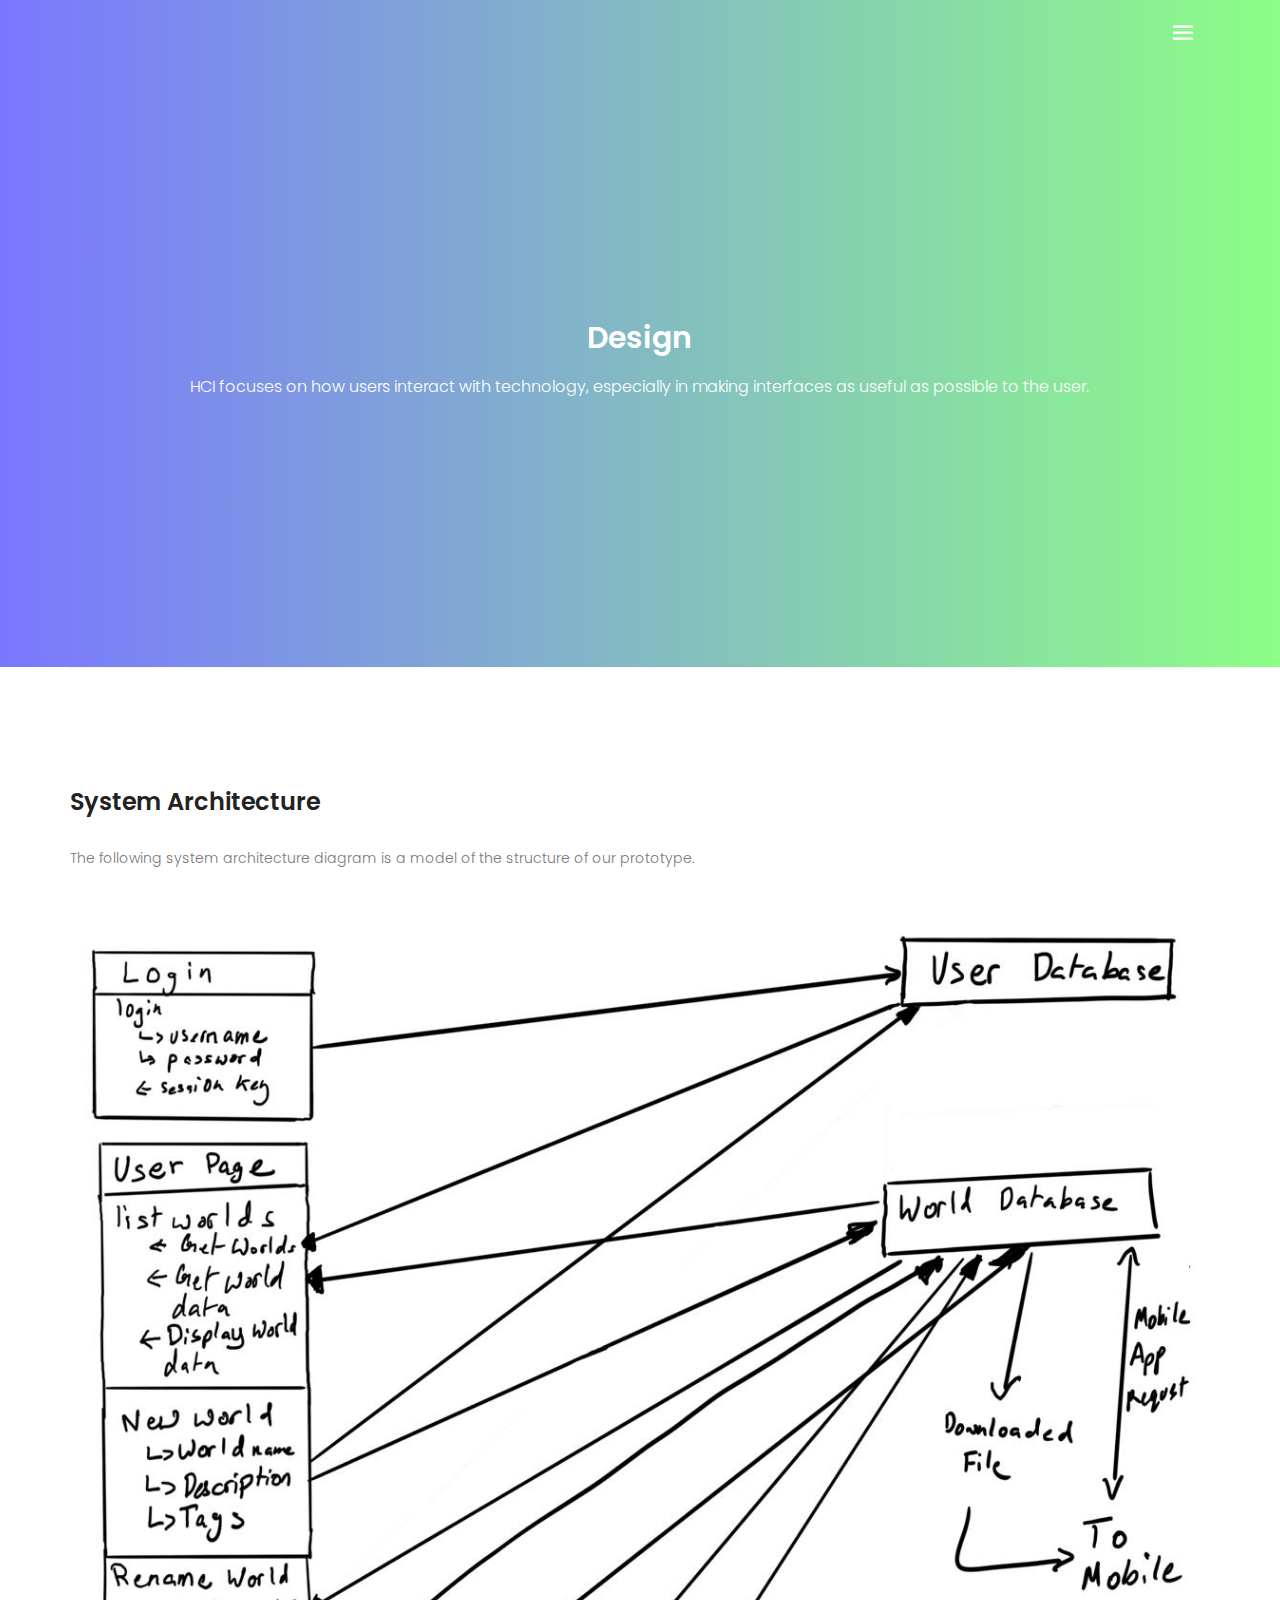
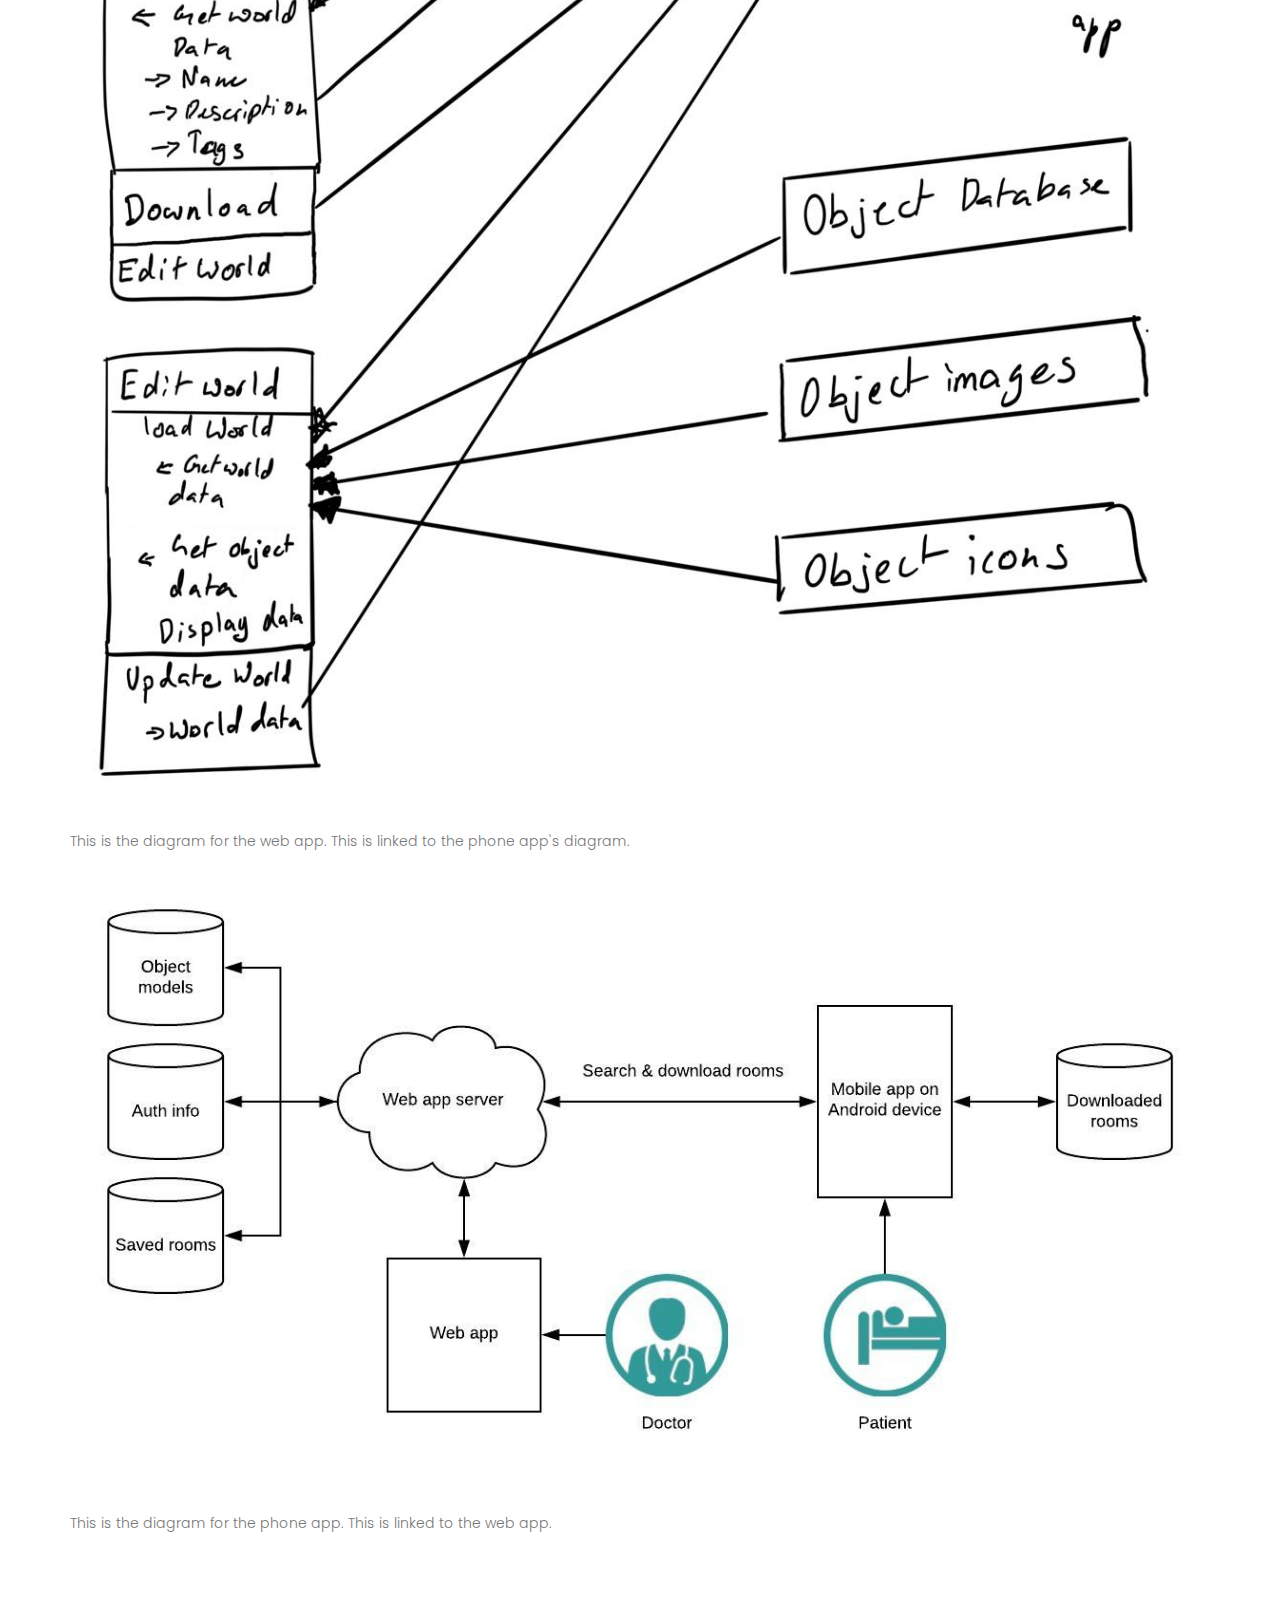
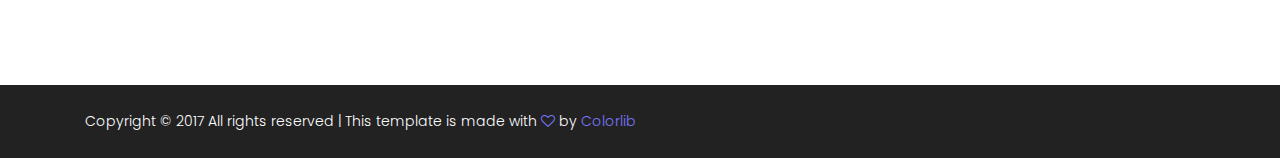
==== design.html @ ef9aa17e "added design page" ====
<!DOCTYPE html>
<html lang="zxx" class="no-js">

<head>
	<!-- Mobile Specific Meta -->
	<meta name="viewport" content="width=device-width, initial-scale=1, shrink-to-fit=no">
	<!-- Favicon-->
	<link rel="shortcut icon" href="img/elements/fav.png">
	<!-- Author Meta -->
	<meta name="author" content="CodePixar">
	<!-- Meta Description -->
	<meta name="description" content="">
	<!-- Meta Keyword -->
	<meta name="keywords" content="">
	<!-- meta character set -->
	<meta charset="UTF-8">
	<!-- Site Title -->
	<title>Design</title>

	<link href="https://fonts.googleapis.com/css?family=Poppins:100,200,400,300,500,600,700" rel="stylesheet">
	<!--
			CSS
			============================================= -->
	<link rel="stylesheet" href="css/linearicons.css">
	<link rel="stylesheet" href="css/owl.carousel.css">
	<link rel="stylesheet" href="css/font-awesome.min.css">
	<link rel="stylesheet" href="css/nice-select.css">
	<link rel="stylesheet" href="css/magnific-popup.css">
	<link rel="stylesheet" href="css/bootstrap.css">
	<link rel="stylesheet" href="css/main.css">
</head>

<body>
	<!-- Start banner Area -->
	<section class="generic-banner relative">
		<!-- Start Header Area -->
		<header class="default-header">
			<div class="container">
				<div class="header-wrap">
					<div class="header-top d-flex justify-content-between align-items-center">
						<div class="logo">
							<a href="#home"></a>
						</div>
						<div class="main-menubar d-flex align-items-center">
							<nav class="hide">
								<a href="index.html">Home</a>
                                <a href="requirements.html">Requirements</a>
                                <a href="research.html">Research</a>
                                <a href="hci.html">HCI</a>
                                <a href="design.html">Design</a>
                                <a href="prototype.html">Prototype</a>
                                <a href="testing.html">Testing</a>
                                <a href="evaluation.html">Evaluation</a>	
                                <a href="management.html">Management</a>
							</nav>
							<div class="menu-bar"><span class="lnr lnr-menu"></span></div>
						</div>
					</div>
				</div>
			</div>
		</header>
		<!-- End Header Area -->
		<div class="container">
			<div class="row height align-items-center justify-content-center">
				<div class="col-lg-10">
					<div class="generic-banner-content">
						<h2 class="text-white">Design</h2>
						<p class="text-white">HCI focuses on how users interact with technology, especially in making interfaces as useful as possible to the user.</p>
					</div>
				</div>
			</div>
		</div>
	</section>
	<!-- End banner Area -->

<!-- About Generic Start -->
<div class="main-wrapper">

    <!-- start sysarch area-->
    <section class="about-generic-area pb-10 ">
        <div class="container border-top-generic section-gap">
            <h3 class="about-title mb-30"><a name="top">System Architecture</a></h3>
            <div class="row">
                <div class="col-lg-12">
                    <p>The following system architecture diagram is a model of the structure of our prototype.</p>
                    <div class="img-fluid">
                        <img src="img/webappSysarch1.jpeg" alt="persona" class="img-fluid float-left mr-20 mb-20">
                        <p>This is the diagram for the web app. This is linked to the phone app's diagram.</p>
                    </div>
                    <div class="img-fluid">
                        <img src="img/phoneappSysarch1.jpeg" alt="persona" class="img-fluid float-left mr-20 mb-20">
                        <p>This is the diagram for the phone app. This is linked to the web app.</p>
                    </div>
                </div>
            </div>
        </div>
    </section>
    <!-- End sysarch area -->

		
	<!-- start footer Area -->
	<footer class="footer-area">
		<div class="container">
			<div class="row footer-bottom d-flex justify-content-between">
				<p class="col-lg-8 col-sm-12 footer-text m-0 text-white">Copyright © 2017 All rights reserved | This template is made with <i class="fa fa-heart-o" aria-hidden="true"></i> by <a href="#">Colorlib</a></p>
				<!--<a href="#top">Back to Top</a>-->
			</div>
		</div>
	</footer>
	<!-- End footer Area -->

	</div>
	<script src="js/vendor/jquery-2.2.4.min.js"></script>
	<script src="https://cdnjs.cloudflare.com/ajax/libs/popper.js/1.11.0/umd/popper.min.js" integrity="sha384-b/U6ypiBEHpOf/4+1nzFpr53nxSS+GLCkfwBdFNTxtclqqenISfwAzpKaMNFNmj4" crossorigin="anonymous"></script>
	<script src="js/vendor/bootstrap.min.js"></script>
	<script src="js/jquery.ajaxchimp.min.js"></script>
	<script src="js/jquery.sticky.js"></script>
	<script src="js/owl.carousel.min.js"></script>
	<script src="js/jquery.nice-select.min.js"></script>
	<script src="js/jquery.magnific-popup.min.js"></script>
	<script src="js/main.js"></script>
</body>

</html>
---- css/linearicons.css ----
@font-face {
	font-family: 'Linearicons-Free';
	src:url('../fonts/Linearicons-Free.eot?w118d');
	src:url('../fonts/Linearicons-Free.eot?#iefixw118d') format('embedded-opentype'),
		url('../fonts/Linearicons-Free.woff2?w118d') format('woff2'),
		url('../fonts/Linearicons-Free.woff?w118d') format('woff'),
		url('../fonts/Linearicons-Free.ttf?w118d') format('truetype'),
		url('../fonts/Linearicons-Free.svg?w118d#Linearicons-Free') format('svg');
	font-weight: normal;
	font-style: normal;
}

.lnr {
	font-family: 'Linearicons-Free';
	speak: none;
	font-style: normal;
	font-weight: normal;
	font-variant: normal;
	text-transform: none;
	line-height: 1;

	/* Better Font Rendering =========== */
	-webkit-font-smoothing: antialiased;
	-moz-osx-font-smoothing: grayscale;
}

.lnr-home:before {
	content: "\e800";
}
.lnr-apartment:before {
	content: "\e801";
}
.lnr-pencil:before {
	content: "\e802";
}
.lnr-magic-wand:before {
	content: "\e803";
}
.lnr-drop:before {
	content: "\e804";
}
.lnr-lighter:before {
	content: "\e805";
}
.lnr-poop:before {
	content: "\e806";
}
.lnr-sun:before {
	content: "\e807";
}
.lnr-moon:before {
	content: "\e808";
}
.lnr-cloud:before {
	content: "\e809";
}
.lnr-cloud-upload:before {
	content: "\e80a";
}
.lnr-cloud-download:before {
	content: "\e80b";
}
.lnr-cloud-sync:before {
	content: "\e80c";
}
.lnr-cloud-check:before {
	content: "\e80d";
}
.lnr-database:before {
	content: "\e80e";
}
.lnr-lock:before {
	content: "\e80f";
}
.lnr-cog:before {
	content: "\e810";
}
.lnr-trash:before {
	content: "\e811";
}
.lnr-dice:before {
	content: "\e812";
}
.lnr-heart:before {
	content: "\e813";
}
.lnr-star:before {
	content: "\e814";
}
.lnr-star-half:before {
	content: "\e815";
}
.lnr-star-empty:before {
	content: "\e816";
}
.lnr-flag:before {
	content: "\e817";
}
.lnr-envelope:before {
	content: "\e818";
}
.lnr-paperclip:before {
	content: "\e819";
}
.lnr-inbox:before {
	content: "\e81a";
}
.lnr-eye:before {
	content: "\e81b";
}
.lnr-printer:before {
	content: "\e81c";
}
.lnr-file-empty:before {
	content: "\e81d";
}
.lnr-file-add:before {
	content: "\e81e";
}
.lnr-enter:before {
	content: "\e81f";
}
.lnr-exit:before {
	content: "\e820";
}
.lnr-graduation-hat:before {
	content: "\e821";
}
.lnr-license:before {
	content: "\e822";
}
.lnr-music-note:before {
	content: "\e823";
}
.lnr-film-play:before {
	content: "\e824";
}
.lnr-camera-video:before {
	content: "\e825";
}
.lnr-camera:before {
	content: "\e826";
}
.lnr-picture:before {
	content: "\e827";
}
.lnr-book:before {
	content: "\e828";
}
.lnr-bookmark:before {
	content: "\e829";
}
.lnr-user:before {
	content: "\e82a";
}
.lnr-users:before {
	content: "\e82b";
}
.lnr-shirt:before {
	content: "\e82c";
}
.lnr-store:before {
	content: "\e82d";
}
.lnr-cart:before {
	content: "\e82e";
}
.lnr-tag:before {
	content: "\e82f";
}
.lnr-phone-handset:before {
	content: "\e830";
}
.lnr-phone:before {
	content: "\e831";
}
.lnr-pushpin:before {
	content: "\e832";
}
.lnr-map-marker:before {
	content: "\e833";
}
.lnr-map:before {
	content: "\e834";
}
.lnr-location:before {
	content: "\e835";
}
.lnr-calendar-full:before {
	content: "\e836";
}
.lnr-keyboard:before {
	content: "\e837";
}
.lnr-spell-check:before {
	content: "\e838";
}
.lnr-screen:before {
	content: "\e839";
}
.lnr-smartphone:before {
	content: "\e83a";
}
.lnr-tablet:before {
	content: "\e83b";
}
.lnr-laptop:before {
	content: "\e83c";
}
.lnr-laptop-phone:before {
	content: "\e83d";
}
.lnr-power-switch:before {
	content: "\e83e";
}
.lnr-bubble:before {
	content: "\e83f";
}
.lnr-heart-pulse:before {
	content: "\e840";
}
.lnr-construction:before {
	content: "\e841";
}
.lnr-pie-chart:before {
	content: "\e842";
}
.lnr-chart-bars:before {
	content: "\e843";
}
.lnr-gift:before {
	content: "\e844";
}
.lnr-diamond:before {
	content: "\e845";
}
.lnr-linearicons:before {
	content: "\e846";
}
.lnr-dinner:before {
	content: "\e847";
}
.lnr-coffee-cup:before {
	content: "\e848";
}
.lnr-leaf:before {
	content: "\e849";
}
.lnr-paw:before {
	content: "\e84a";
}
.lnr-rocket:before {
	content: "\e84b";
}
.lnr-briefcase:before {
	content: "\e84c";
}
.lnr-bus:before {
	content: "\e84d";
}
.lnr-car:before {
	content: "\e84e";
}
.lnr-train:before {
	content: "\e84f";
}
.lnr-bicycle:before {
	content: "\e850";
}
.lnr-wheelchair:before {
	content: "\e851";
}
.lnr-select:before {
	content: "\e852";
}
.lnr-earth:before {
	content: "\e853";
}
.lnr-smile:before {
	content: "\e854";
}
.lnr-sad:before {
	content: "\e855";
}
.lnr-neutral:before {
	content: "\e856";
}
.lnr-mustache:before {
	content: "\e857";
}
.lnr-alarm:before {
	content: "\e858";
}
.lnr-bullhorn:before {
	content: "\e859";
}
.lnr-volume-high:before {
	content: "\e85a";
}
.lnr-volume-medium:before {
	content: "\e85b";
}
.lnr-volume-low:before {
	content: "\e85c";
}
.lnr-volume:before {
	content: "\e85d";
}
.lnr-mic:before {
	content: "\e85e";
}
.lnr-hourglass:before {
	content: "\e85f";
}
.lnr-undo:before {
	content: "\e860";
}
.lnr-redo:before {
	content: "\e861";
}
.lnr-sync:before {
	content: "\e862";
}
.lnr-history:before {
	content: "\e863";
}
.lnr-clock:before {
	content: "\e864";
}
.lnr-download:before {
	content: "\e865";
}
.lnr-upload:before {
	content: "\e866";
}
.lnr-enter-down:before {
	content: "\e867";
}
.lnr-exit-up:before {
	content: "\e868";
}
.lnr-bug:before {
	content: "\e869";
}
.lnr-code:before {
	content: "\e86a";
}
.lnr-link:before {
	content: "\e86b";
}
.lnr-unlink:before {
	content: "\e86c";
}
.lnr-thumbs-up:before {
	content: "\e86d";
}
.lnr-thumbs-down:before {
	content: "\e86e";
}
.lnr-magnifier:before {
	content: "\e86f";
}
.lnr-cross:before {
	content: "\e870";
}
.lnr-menu:before {
	content: "\e871";
}
.lnr-list:before {
	content: "\e872";
}
.lnr-chevron-up:before {
	content: "\e873";
}
.lnr-chevron-down:before {
	content: "\e874";
}
.lnr-chevron-left:before {
	content: "\e875";
}
.lnr-chevron-right:before {
	content: "\e876";
}
.lnr-arrow-up:before {
	content: "\e877";
}
.lnr-arrow-down:before {
	content: "\e878";
}
.lnr-arrow-left:before {
	content: "\e879";
}
.lnr-arrow-right:before {
	content: "\e87a";
}
.lnr-move:before {
	content: "\e87b";
}
.lnr-warning:before {
	content: "\e87c";
}
.lnr-question-circle:before {
	content: "\e87d";
}
.lnr-menu-circle:before {
	content: "\e87e";
}
.lnr-checkmark-circle:before {
	content: "\e87f";
}
.lnr-cross-circle:before {
	content: "\e880";
}
.lnr-plus-circle:before {
	content: "\e881";
}
.lnr-circle-minus:before {
	content: "\e882";
}
.lnr-arrow-up-circle:before {
	content: "\e883";
}
.lnr-arrow-down-circle:before {
	content: "\e884";
}
.lnr-arrow-left-circle:before {
	content: "\e885";
}
.lnr-arrow-right-circle:before {
	content: "\e886";
}
.lnr-chevron-up-circle:before {
	content: "\e887";
}
.lnr-chevron-down-circle:before {
	content: "\e888";
}
.lnr-chevron-left-circle:before {
	content: "\e889";
}
.lnr-chevron-right-circle:before {
	content: "\e88a";
}
.lnr-crop:before {
	content: "\e88b";
}
.lnr-frame-expand:before {
	content: "\e88c";
}
.lnr-frame-contract:before {
	content: "\e88d";
}
.lnr-layers:before {
	content: "\e88e";
}
.lnr-funnel:before {
	content: "\e88f";
}
.lnr-text-format:before {
	content: "\e890";
}
.lnr-text-format-remove:before {
	content: "\e891";
}
.lnr-text-size:before {
	content: "\e892";
}
.lnr-bold:before {
	content: "\e893";
}
.lnr-italic:before {
	content: "\e894";
}
.lnr-underline:before {
	content: "\e895";
}
.lnr-strikethrough:before {
	content: "\e896";
}
.lnr-highlight:before {
	content: "\e897";
}
.lnr-text-align-left:before {
	content: "\e898";
}
.lnr-text-align-center:before {
	content: "\e899";
}
.lnr-text-align-right:before {
	content: "\e89a";
}
.lnr-text-align-justify:before {
	content: "\e89b";
}
.lnr-line-spacing:before {
	content: "\e89c";
}
.lnr-indent-increase:before {
	content: "\e89d";
}
.lnr-indent-decrease:before {
	content: "\e89e";
}
.lnr-pilcrow:before {
	content: "\e89f";
}
.lnr-direction-ltr:before {
	content: "\e8a0";
}
.lnr-direction-rtl:before {
	content: "\e8a1";
}
.lnr-page-break:before {
	content: "\e8a2";
}
.lnr-sort-alpha-asc:before {
	content: "\e8a3";
}
.lnr-sort-amount-asc:before {
	content: "\e8a4";
}
.lnr-hand:before {
	content: "\e8a5";
}
.lnr-pointer-up:before {
	content: "\e8a6";
}
.lnr-pointer-right:before {
	content: "\e8a7";
}
.lnr-pointer-down:before {
	content: "\e8a8";
}
.lnr-pointer-left:before {
	content: "\e8a9";
}
---- css/nice-select.css ----
.nice-select {
  -webkit-tap-highlight-color: transparent;
  background-color: #fff;
  border-radius: 5px;
  border: solid 1px #e8e8e8;
  box-sizing: border-box;
  clear: both;
  cursor: pointer;
  display: block;
  float: left;
  font-family: inherit;
  font-size: 14px;
  font-weight: normal;
  height: 42px;
  line-height: 40px;
  outline: none;
  padding-left: 18px;
  padding-right: 30px;
  position: relative;
  text-align: left !important;
  -webkit-transition: all 0.2s ease-in-out;
  transition: all 0.2s ease-in-out;
  -webkit-user-select: none;
     -moz-user-select: none;
      -ms-user-select: none;
          user-select: none;
  white-space: nowrap;
  width: auto; }
  .nice-select:hover {
    border-color: #dbdbdb; }
  .nice-select:active, .nice-select.open, .nice-select:focus {
    border-color: #999; }
  .nice-select:after {
    border-bottom: 2px solid #999;
    border-right: 2px solid #999;
    content: '';
    display: block;
    height: 5px;
    margin-top: -4px;
    pointer-events: none;
    position: absolute;
    right: 12px;
    top: 50%;
    -webkit-transform-origin: 66% 66%;
        -ms-transform-origin: 66% 66%;
            transform-origin: 66% 66%;
    -webkit-transform: rotate(45deg);
        -ms-transform: rotate(45deg);
            transform: rotate(45deg);
    -webkit-transition: all 0.15s ease-in-out;
    transition: all 0.15s ease-in-out;
    width: 5px; }
  .nice-select.open:after {
    -webkit-transform: rotate(-135deg);
        -ms-transform: rotate(-135deg);
            transform: rotate(-135deg); }
  .nice-select.open .list {
    opacity: 1;
    pointer-events: auto;
    -webkit-transform: scale(1) translateY(0);
        -ms-transform: scale(1) translateY(0);
            transform: scale(1) translateY(0); }
  .nice-select.disabled {
    border-color: #ededed;
    color: #999;
    pointer-events: none; }
    .nice-select.disabled:after {
      border-color: #cccccc; }
  .nice-select.wide {
    width: 100%; }
    .nice-select.wide .list {
      left: 0 !important;
      right: 0 !important; }
  .nice-select.right {
    float: right; }
    .nice-select.right .list {
      left: auto;
      right: 0; }
  .nice-select.small {
    font-size: 12px;
    height: 36px;
    line-height: 34px; }
    .nice-select.small:after {
      height: 4px;
      width: 4px; }
    .nice-select.small .option {
      line-height: 34px;
      min-height: 34px; }
  .nice-select .list {
    background-color: #fff;
    border-radius: 5px;
    box-shadow: 0 0 0 1px rgba(68, 68, 68, 0.11);
    box-sizing: border-box;
    margin-top: 4px;
    opacity: 0;
    overflow: hidden;
    padding: 0;
    pointer-events: none;
    position: absolute;
    top: 100%;
    left: 0;
    -webkit-transform-origin: 50% 0;
        -ms-transform-origin: 50% 0;
            transform-origin: 50% 0;
    -webkit-transform: scale(0.75) translateY(-21px);
        -ms-transform: scale(0.75) translateY(-21px);
            transform: scale(0.75) translateY(-21px);
    -webkit-transition: all 0.2s cubic-bezier(0.5, 0, 0, 1.25), opacity 0.15s ease-out;
    transition: all 0.2s cubic-bezier(0.5, 0, 0, 1.25), opacity 0.15s ease-out;
    z-index: 9; }
    .nice-select .list:hover .option:not(:hover) {
      background-color: transparent !important; }
  .nice-select .option {
    cursor: pointer;
    font-weight: 400;
    line-height: 40px;
    list-style: none;
    min-height: 40px;
    outline: none;
    padding-left: 18px;
    padding-right: 29px;
    text-align: left;
    -webkit-transition: all 0.2s;
    transition: all 0.2s; }
    .nice-select .option:hover, .nice-select .option.focus, .nice-select .option.selected.focus {
      background-color: #f6f6f6; }
    .nice-select .option.selected {
      font-weight: bold; }
    .nice-select .option.disabled {
      background-color: transparent;
      color: #999;
      cursor: default; }

.no-csspointerevents .nice-select .list {
  display: none; }

.no-csspointerevents .nice-select.open .list {
  display: block; }
---- css/main.css ----
/*--------------------------- Color variations ----------------------*/
/* Medium Layout: 1280px */
/* Tablet Layout: 768px */
/* Mobile Layout: 320px */
/* Wide Mobile Layout: 480px */
/* =================================== */
/*  Basic Style 
/* =================================== */
::-moz-selection {
  /* Code for Firefox */
  background-color: #7a77ff;
  color: #fff; }

::selection {
  background-color: #7a77ff;
  color: #fff; }

::-webkit-input-placeholder {
  /* WebKit, Blink, Edge */
  color: #777777;
  font-weight: 300; }

:-moz-placeholder {
  /* Mozilla Firefox 4 to 18 */
  color: #777777;
  opacity: 1;
  font-weight: 300; }

::-moz-placeholder {
  /* Mozilla Firefox 19+ */
  color: #777777;
  opacity: 1;
  font-weight: 300; }

:-ms-input-placeholder {
  /* Internet Explorer 10-11 */
  color: #777777;
  font-weight: 300; }

::-ms-input-placeholder {
  /* Microsoft Edge */
  color: #777777;
  font-weight: 300; }

body {
  color: #777777;
  font-family: "Poppins", sans-serif;
  font-size: 14px;
  font-weight: 300;
  line-height: 1.625em;
  position: relative; }

ol, ul {
  margin: 0;
  padding: 0;
  list-style: none; }

select {
  display: block; }

figure {
  margin: 0; }

a {
  -webkit-transition: all 0.3s ease 0s;
  -moz-transition: all 0.3s ease 0s;
  -o-transition: all 0.3s ease 0s;
  transition: all 0.3s ease 0s; }

iframe {
  border: 0; }

a, a:focus, a:hover {
  text-decoration: none;
  outline: 0; }

.btn.active.focus,
.btn.active:focus,
.btn.focus,
.btn.focus:active,
.btn:active:focus,
.btn:focus {
  text-decoration: none;
  outline: 0; }

.card-panel {
  margin: 0;
  padding: 60px; }

/**
 *  Typography
 *
 **/
.btn i, .btn-large i, .btn-floating i, .btn-large i, .btn-flat i {
  font-size: 1em;
  line-height: inherit; }

.gray-bg {
  background: #f9f9ff; }

h1, h2, h3,
h4, h5, h6 {
  font-family: "Poppins", sans-serif;
  color: #222222;
  line-height: 1.2em !important;
  margin-bottom: 0;
  margin-top: 0;
  font-weight: 600; }

.h1, .h2, .h3,
.h4, .h5, .h6 {
  margin-bottom: 0;
  margin-top: 0;
  font-family: "Poppins", sans-serif;
  font-weight: 600;
  color: #222222; }

h1, .h1 {
  font-size: 36px; }

h2, .h2 {
  font-size: 30px; }

h3, .h3 {
  font-size: 24px; }

h4, .h4 {
  font-size: 20px; }

h5, .h5 {
  font-size: 16px; }

h6, .h6 {
  font-size: 14px;
  color: #222222; }

td, th {
  border-radius: 0px; }

/**
 * For modern browsers
 * 1. The space content is one way to avoid an Opera bug when the
 *    contenteditable attribute is included anywhere else in the document.
 *    Otherwise it causes space to appear at the top and bottom of elements
 *    that are clearfixed.
 * 2. The use of `table` rather than `block` is only necessary if using
 *    `:before` to contain the top-margins of child elements.
 */
.clear::before, .clear::after {
  content: " ";
  display: table; }
.clear::after {
  clear: both; }

.fz-11 {
  font-size: 11px; }

.fz-12 {
  font-size: 12px; }

.fz-13 {
  font-size: 13px; }

.fz-14 {
  font-size: 14px; }

.fz-15 {
  font-size: 15px; }

.fz-16 {
  font-size: 16px; }

.fz-18 {
  font-size: 18px; }

.fz-30 {
  font-size: 30px; }

.fz-48 {
  font-size: 48px !important; }

.fw100 {
  font-weight: 100; }

.fw300 {
  font-weight: 300; }

.fw400 {
  font-weight: 400 !important; }

.fw500 {
  font-weight: 500; }

.f700 {
  font-weight: 700; }

.fsi {
  font-style: italic; }

.mt-10 {
  margin-top: 10px; }

.mt-15 {
  margin-top: 15px; }

.mt-20 {
  margin-top: 20px; }

.mt-25 {
  margin-top: 25px; }

.mt-30 {
  margin-top: 30px; }

.mt-35 {
  margin-top: 35px; }

.mt-40 {
  margin-top: 40px; }

.mt-50 {
  margin-top: 50px; }

.mt-60 {
  margin-top: 60px; }

.mt-70 {
  margin-top: 70px; }

.mt-80 {
  margin-top: 80px; }

.mt-100 {
  margin-top: 100px; }

.mt-120 {
  margin-top: 120px; }

.mt-150 {
  margin-top: 150px; }

.ml-0 {
  margin-left: 0 !important; }

.ml-5 {
  margin-left: 5px !important; }

.ml-10 {
  margin-left: 10px; }

.ml-15 {
  margin-left: 15px; }

.ml-20 {
  margin-left: 20px; }

.ml-30 {
  margin-left: 30px; }

.ml-50 {
  margin-left: 50px; }

.mr-0 {
  margin-right: 0 !important; }

.mr-5 {
  margin-right: 5px !important; }

.mr-15 {
  margin-right: 15px; }

.mr-10 {
  margin-right: 10px; }

.mr-20 {
  margin-right: 20px; }

.mr-30 {
  margin-right: 30px; }

.mr-50 {
  margin-right: 50px; }

.mb-0 {
  margin-bottom: 0px; }

.mb-0-i {
  margin-bottom: 0px !important; }

.mb-5 {
  margin-bottom: 5px; }

.mb-10 {
  margin-bottom: 10px; }

.mb-15 {
  margin-bottom: 15px; }

.mb-20 {
  margin-bottom: 20px; }

.mb-25 {
  margin-bottom: 25px; }

.mb-30 {
  margin-bottom: 30px; }

.mb-40 {
  margin-bottom: 40px; }

.mb-50 {
  margin-bottom: 50px; }

.mb-60 {
  margin-bottom: 60px; }

.mb-70 {
  margin-bottom: 70px; }

.mb-80 {
  margin-bottom: 80px; }

.mb-90 {
  margin-bottom: 90px; }

.mb-100 {
  margin-bottom: 100px; }

.pt-0 {
  padding-top: 0px; }

.pt-10 {
  padding-top: 10px; }

.pt-15 {
  padding-top: 15px; }

.pt-20 {
  padding-top: 20px; }

.pt-25 {
  padding-top: 25px; }

.pt-30 {
  padding-top: 30px; }

.pt-40 {
  padding-top: 40px; }

.pt-50 {
  padding-top: 50px; }

.pt-60 {
  padding-top: 60px; }

.pt-70 {
  padding-top: 70px; }

.pt-80 {
  padding-top: 80px; }

.pt-90 {
  padding-top: 90px; }

.pt-100 {
  padding-top: 100px; }

.pt-120 {
  padding-top: 120px; }

.pt-150 {
  padding-top: 150px; }

.pb-0 {
  padding-bottom: 0px; }

.pb-10 {
  padding-bottom: 10px; }

.pb-15 {
  padding-bottom: 15px; }

.pb-20 {
  padding-bottom: 20px; }

.pb-25 {
  padding-bottom: 25px; }

.pb-30 {
  padding-bottom: 30px; }

.pb-40 {
  padding-bottom: 40px; }

.pb-50 {
  padding-bottom: 50px; }

.pb-60 {
  padding-bottom: 60px; }

.pb-70 {
  padding-bottom: 70px; }

.pb-80 {
  padding-bottom: 80px; }

.pb-90 {
  padding-bottom: 90px; }

.pb-100 {
  padding-bottom: 100px; }

.pb-120 {
  padding-bottom: 120px; }

.pb-150 {
  padding-bottom: 150px; }

.pr-30 {
  padding-right: 30px; }

.pl-30 {
  padding-left: 30px; }

.pl-90 {
  padding-left: 90px; }

.p-40 {
  padding: 40px; }

.float-left {
  float: left; }

.float-right {
  float: right; }

.text-italic {
  font-style: italic; }

.text-white {
  color: #fff; }

.transition {
  -webkit-transition: all 0.3s ease 0s;
  -moz-transition: all 0.3s ease 0s;
  -o-transition: all 0.3s ease 0s;
  transition: all 0.3s ease 0s; }

.section-full {
  padding: 100px 0; }

.section-half {
  padding: 75px 0; }

.text-center {
  text-align: center; }

.text-left {
  text-align: left; }

.text-rigth {
  text-align: right; }

.flex {
  display: -webkit-box;
  display: -webkit-flex;
  display: -moz-flex;
  display: -ms-flexbox;
  display: flex; }

.inline-flex {
  display: -webkit-inline-box;
  display: -webkit-inline-flex;
  display: -moz-inline-flex;
  display: -ms-inline-flexbox;
  display: inline-flex; }

.flex-grow {
  -webkit-box-flex: 1;
  -webkit-flex-grow: 1;
  -moz-flex-grow: 1;
  -ms-flex-positive: 1;
  flex-grow: 1; }

.flex-wrap {
  -webkit-flex-wrap: wrap;
  -moz-flex-wrap: wrap;
  -ms-flex-wrap: wrap;
  flex-wrap: wrap; }

.flex-left {
  -webkit-box-pack: start;
  -ms-flex-pack: start;
  -webkit-justify-content: flex-start;
  -moz-justify-content: flex-start;
  justify-content: flex-start; }

.flex-middle {
  -webkit-box-align: center;
  -ms-flex-align: center;
  -webkit-align-items: center;
  -moz-align-items: center;
  align-items: center; }

.flex-right {
  -webkit-box-pack: end;
  -ms-flex-pack: end;
  -webkit-justify-content: flex-end;
  -moz-justify-content: flex-end;
  justify-content: flex-end; }

.flex-top {
  -webkit-align-self: flex-start;
  -moz-align-self: flex-start;
  -ms-flex-item-align: start;
  align-self: flex-start; }

.flex-center {
  -webkit-box-pack: center;
  -ms-flex-pack: center;
  -webkit-justify-content: center;
  -moz-justify-content: center;
  justify-content: center; }

.flex-bottom {
  -webkit-align-self: flex-end;
  -moz-align-self: flex-end;
  -ms-flex-item-align: end;
  align-self: flex-end; }

.space-between {
  -webkit-box-pack: justify;
  -ms-flex-pack: justify;
  -webkit-justify-content: space-between;
  -moz-justify-content: space-between;
  justify-content: space-between; }

.space-around {
  -ms-flex-pack: distribute;
  -webkit-justify-content: space-around;
  -moz-justify-content: space-around;
  justify-content: space-around; }

.flex-column {
  -webkit-box-direction: normal;
  -webkit-box-orient: vertical;
  -webkit-flex-direction: column;
  -moz-flex-direction: column;
  -ms-flex-direction: column;
  flex-direction: column; }

.flex-cell {
  display: -webkit-box;
  display: -webkit-flex;
  display: -moz-flex;
  display: -ms-flexbox;
  display: flex;
  -webkit-box-flex: 1;
  -webkit-flex-grow: 1;
  -moz-flex-grow: 1;
  -ms-flex-positive: 1;
  flex-grow: 1; }

.display-table {
  display: table; }

.light {
  color: #fff; }

.dark {
  color: #000; }

.relative {
  position: relative; }

.overflow-hidden {
  overflow: hidden; }

.overlay {
  position: absolute;
  left: 0;
  right: 0;
  top: 0;
  bottom: 0; }

.container.fullwidth {
  width: 100%; }
.container.no-padding {
  padding-left: 0;
  padding-right: 0; }

.no-padding {
  padding: 0; }

.section-bg {
  background: #f9fafc; }

@media (max-width: 767px) {
  .no-flex-xs {
    display: block !important; } }

.row.no-margin {
  margin-left: 0;
  margin-right: 0; }

.sample-text-area {
  background: #fff;
  padding: 100px 0 70px 0; }

.text-heading {
  margin-bottom: 30px;
  font-size: 24px; }

b, i, sup, sub, u, del {
  color: #7a77ff; }

h1 {
  font-size: 36px; }

h2 {
  font-size: 30px; }

h3 {
  font-size: 24px; }

h4 {
  font-size: 18px; }

h5 {
  font-size: 16px; }

h6 {
  font-size: 14px; }

h1, h2, h3, h4, h5, h6 {
  line-height: 1.5em; }

.typography h1, .typography h2, .typography h3, .typography h4, .typography h5, .typography h6 {
  color: #777777; }

.button-area {
  background: #fff; }
  .button-area .border-top-generic {
    padding: 70px 15px;
    border-top: 1px dotted #eee; }

.button-group-area .genric-btn {
  margin-right: 10px;
  margin-top: 10px; }
  .button-group-area .genric-btn:last-child {
    margin-right: 0; }

.genric-btn {
  display: inline-block;
  outline: none;
  line-height: 40px;
  padding: 0 30px;
  font-size: .8em;
  text-align: center;
  text-decoration: none;
  font-weight: 500;
  cursor: pointer;
  -webkit-transition: all 0.3s ease 0s;
  -moz-transition: all 0.3s ease 0s;
  -o-transition: all 0.3s ease 0s;
  transition: all 0.3s ease 0s; }
  .genric-btn:focus {
    outline: none; }
  .genric-btn.e-large {
    padding: 0 40px;
    line-height: 50px; }
  .genric-btn.large {
    line-height: 45px; }
  .genric-btn.medium {
    line-height: 30px; }
  .genric-btn.small {
    line-height: 25px; }
  .genric-btn.radius {
    border-radius: 3px; }
  .genric-btn.circle {
    border-radius: 20px; }
  .genric-btn.arrow {
    display: -webkit-inline-box;
    display: -ms-inline-flexbox;
    display: inline-flex;
    -webkit-box-align: center;
    -ms-flex-align: center;
    align-items: center; }
    .genric-btn.arrow span {
      margin-left: 10px; }
  .genric-btn.default {
    color: #222222;
    background: #f9f9ff;
    border: 1px solid transparent; }
    .genric-btn.default:hover {
      border: 1px solid #f9f9ff;
      background: #fff; }
  .genric-btn.default-border {
    border: 1px solid #f9f9ff;
    background: #fff; }
    .genric-btn.default-border:hover {
      color: #222222;
      background: #f9f9ff;
      border: 1px solid transparent; }
  .genric-btn.primary {
    color: #fff;
    background: #7a77ff;
    border: 1px solid transparent; }
    .genric-btn.primary:hover {
      color: #7a77ff;
      border: 1px solid #7a77ff;
      background: #fff; }
  .genric-btn.primary-border {
    color: #7a77ff;
    border: 1px solid #7a77ff;
    background: #fff; }
    .genric-btn.primary-border:hover {
      color: #fff;
      background: #7a77ff;
      border: 1px solid transparent; }
  .genric-btn.success {
    color: #fff;
    background: #4cd3e3;
    border: 1px solid transparent; }
    .genric-btn.success:hover {
      color: #4cd3e3;
      border: 1px solid #4cd3e3;
      background: #fff; }
  .genric-btn.success-border {
    color: #4cd3e3;
    border: 1px solid #4cd3e3;
    background: #fff; }
    .genric-btn.success-border:hover {
      color: #fff;
      background: #4cd3e3;
      border: 1px solid transparent; }
  .genric-btn.info {
    color: #fff;
    background: #38a4ff;
    border: 1px solid transparent; }
    .genric-btn.info:hover {
      color: #38a4ff;
      border: 1px solid #38a4ff;
      background: #fff; }
  .genric-btn.info-border {
    color: #38a4ff;
    border: 1px solid #38a4ff;
    background: #fff; }
    .genric-btn.info-border:hover {
      color: #fff;
      background: #38a4ff;
      border: 1px solid transparent; }
  .genric-btn.warning {
    color: #fff;
    background: #f4e700;
    border: 1px solid transparent; }
    .genric-btn.warning:hover {
      color: #f4e700;
      border: 1px solid #f4e700;
      background: #fff; }
  .genric-btn.warning-border {
    color: #f4e700;
    border: 1px solid #f4e700;
    background: #fff; }
    .genric-btn.warning-border:hover {
      color: #fff;
      background: #f4e700;
      border: 1px solid transparent; }
  .genric-btn.danger {
    color: #fff;
    background: #f44a40;
    border: 1px solid transparent; }
    .genric-btn.danger:hover {
      color: #f44a40;
      border: 1px solid #f44a40;
      background: #fff; }
  .genric-btn.danger-border {
    color: #f44a40;
    border: 1px solid #f44a40;
    background: #fff; }
    .genric-btn.danger-border:hover {
      color: #fff;
      background: #f44a40;
      border: 1px solid transparent; }
  .genric-btn.link {
    color: #222222;
    background: #f9f9ff;
    text-decoration: underline;
    border: 1px solid transparent; }
    .genric-btn.link:hover {
      color: #222222;
      border: 1px solid #f9f9ff;
      background: #fff; }
  .genric-btn.link-border {
    color: #222222;
    border: 1px solid #f9f9ff;
    background: #fff;
    text-decoration: underline; }
    .genric-btn.link-border:hover {
      color: #222222;
      background: #f9f9ff;
      border: 1px solid transparent; }
  .genric-btn.disable {
    color: #222222, 0.3;
    background: #f9f9ff;
    border: 1px solid transparent;
    cursor: not-allowed; }

.generic-blockquote {
  padding: 30px 50px 30px 30px;
  background: #f9f9ff;
  border-left: 2px solid #7a77ff; }

.progress-table-wrap {
  overflow-x: scroll; }

.progress-table {
  background: #f9f9ff;
  padding: 15px 0px 30px 0px;
  min-width: 300px; }
  .progress-table .serial {
    width: 6.83%;
    padding-left: 30px;
    font-weight: bold; }
  .progress-table .country {
    width: 33%;
    padding-left: 30px; }
  .progress-table .visit {
    width: 33%;
    padding-left: 150px; }
  .progress-table .percentage {
    width: 33%; }
  .progress-table .table-head {
    display: flex; }
    .progress-table .table-head .serial, .progress-table .table-head .country, .progress-table .table-head .visit, .progress-table .table-head .percentage {
      color: #222222;
      line-height: 40px;
      text-transform: uppercase;
      font-weight: 500; }
  .progress-table .table-row {
    padding: 15px 0;
    border-top: 1px solid #edf3fd;
    display: flex; }
    .progress-table .table-row .serial, .progress-table .table-row .country, .progress-table .table-row .visit, {
      display: flex;
      align-items: center; }
    

.single-gallery-image {
  margin-top: 30px;
  background-repeat: no-repeat !important;
  background-position: center center !important;
  background-size: cover !important;
  height: 200px; }

.list-style {
  width: 14px;
  height: 14px; }

.unordered-list li {
  position: relative;
  padding-left: 30px;
  line-height: 1.82em !important; }
  .unordered-list li:before {
    content: "";
    position: absolute;
    width: 14px;
    height: 14px;
    border: 3px solid #7a77ff;
    background: #fff;
    top: 4px;
    left: 0;
    border-radius: 50%; }

.ordered-list {
  margin-left: 30px; }
  .ordered-list li {
    list-style-type: decimal-leading-zero;
    color: #7a77ff;
    font-weight: 500;
    line-height: 1.82em !important; }
    .ordered-list li span {
      font-weight: 300;
      color: #777777; }

.ordered-list-alpha li {
  margin-left: 30px;
  list-style-type: lower-alpha;
  color: #7a77ff;
  font-weight: 500;
  line-height: 1.82em !important; }
  .ordered-list-alpha li span {
    font-weight: 300;
    color: #777777; }

.ordered-list-roman li {
  margin-left: 30px;
  list-style-type: lower-roman;
  color: #7a77ff;
  font-weight: 500;
  line-height: 1.82em !important; }
  .ordered-list-roman li span {
    font-weight: 300;
    color: #777777; }

.single-input {
  display: block;
  width: 100%;
  line-height: 40px;
  border: none;
  outline: none;
  background: #f9f9ff;
  padding: 0 20px; }
  .single-input:focus {
    outline: none; }

.input-group-icon {
  position: relative; }
  .input-group-icon .icon {
    position: absolute;
    left: 20px;
    top: 0;
    line-height: 40px;
    z-index: 3; }
    .input-group-icon .icon i {
      color: #797979; }
  .input-group-icon .single-input {
    padding-left: 45px; }

.single-textarea {
  display: block;
  width: 100%;
  line-height: 40px;
  border: none;
  outline: none;
  background: #f9f9ff;
  padding: 0 20px;
  height: 100px;
  resize: none; }
  .single-textarea:focus {
    outline: none; }

.single-input-primary {
  display: block;
  width: 100%;
  line-height: 40px;
  border: 1px solid transparent;
  outline: none;
  background: #f9f9ff;
  padding: 0 20px; }
  .single-input-primary:focus {
    outline: none;
    border: 1px solid #7a77ff; }

.single-input-accent {
  display: block;
  width: 100%;
  line-height: 40px;
  border: 1px solid transparent;
  outline: none;
  background: #f9f9ff;
  padding: 0 20px; }
  .single-input-accent:focus {
    outline: none;
    border: 1px solid #eb6b55; }

.single-input-secondary {
  display: block;
  width: 100%;
  line-height: 40px;
  border: 1px solid transparent;
  outline: none;
  background: #f9f9ff;
  padding: 0 20px; }
  .single-input-secondary:focus {
    outline: none;
    border: 1px solid #f09359; }

.default-switch {
  width: 35px;
  height: 17px;
  border-radius: 8.5px;
  background: #f9f9ff;
  position: relative;
  cursor: pointer; }
  .default-switch input {
    position: absolute;
    left: 0;
    top: 0;
    right: 0;
    bottom: 0;
    width: 100%;
    height: 100%;
    opacity: 0;
    cursor: pointer; }
    .default-switch input + label {
      position: absolute;
      top: 1px;
      left: 1px;
      width: 15px;
      height: 15px;
      border-radius: 50%;
      background: #7a77ff;
      -webkit-transition: all 0.2s;
      -moz-transition: all 0.2s;
      -o-transition: all 0.2s;
      transition: all 0.2s;
      box-shadow: 0px 4px 5px 0px rgba(0, 0, 0, 0.2);
      cursor: pointer; }
    .default-switch input:checked + label {
      left: 19px; }

.primary-switch {
  width: 35px;
  height: 17px;
  border-radius: 8.5px;
  background: #f9f9ff;
  position: relative;
  cursor: pointer; }
  .primary-switch input {
    position: absolute;
    left: 0;
    top: 0;
    right: 0;
    bottom: 0;
    width: 100%;
    height: 100%;
    opacity: 0; }
    .primary-switch input + label {
      position: absolute;
      left: 0;
      top: 0;
      right: 0;
      bottom: 0;
      width: 100%;
      height: 100%; }
      .primary-switch input + label:before {
        content: "";
        position: absolute;
        left: 0;
        top: 0;
        right: 0;
        bottom: 0;
        width: 100%;
        height: 100%;
        background: transparent;
        border-radius: 8.5px;
        cursor: pointer;
        -webkit-transition: all 0.2s;
        -moz-transition: all 0.2s;
        -o-transition: all 0.2s;
        transition: all 0.2s; }
      .primary-switch input + label:after {
        content: "";
        position: absolute;
        top: 1px;
        left: 1px;
        width: 15px;
        height: 15px;
        border-radius: 50%;
        background: #fff;
        -webkit-transition: all 0.2s;
        -moz-transition: all 0.2s;
        -o-transition: all 0.2s;
        transition: all 0.2s;
        box-shadow: 0px 4px 5px 0px rgba(0, 0, 0, 0.2);
        cursor: pointer; }
    .primary-switch input:checked + label:after {
      left: 19px; }
    .primary-switch input:checked + label:before {
      background: #7a77ff; }

.confirm-switch {
  width: 35px;
  height: 17px;
  border-radius: 8.5px;
  background: #f9f9ff;
  position: relative;
  cursor: pointer; }
  .confirm-switch input {
    position: absolute;
    left: 0;
    top: 0;
    right: 0;
    bottom: 0;
    width: 100%;
    height: 100%;
    opacity: 0; }
    .confirm-switch input + label {
      position: absolute;
      left: 0;
      top: 0;
      right: 0;
      bottom: 0;
      width: 100%;
      height: 100%; }
      .confirm-switch input + label:before {
        content: "";
        position: absolute;
        left: 0;
        top: 0;
        right: 0;
        bottom: 0;
        width: 100%;
        height: 100%;
        background: transparent;
        border-radius: 8.5px;
        -webkit-transition: all 0.2s;
        -moz-transition: all 0.2s;
        -o-transition: all 0.2s;
        transition: all 0.2s;
        cursor: pointer; }
      .confirm-switch input + label:after {
        content: "";
        position: absolute;
        top: 1px;
        left: 1px;
        width: 15px;
        height: 15px;
        border-radius: 50%;
        background: #fff;
        -webkit-transition: all 0.2s;
        -moz-transition: all 0.2s;
        -o-transition: all 0.2s;
        transition: all 0.2s;
        box-shadow: 0px 4px 5px 0px rgba(0, 0, 0, 0.2);
        cursor: pointer; }
    .confirm-switch input:checked + label:after {
      left: 19px; }
    .confirm-switch input:checked + label:before {
      background: #4cd3e3; }

.primary-checkbox {
  width: 16px;
  height: 16px;
  border-radius: 3px;
  background: #f9f9ff;
  position: relative;
  cursor: pointer; }
  .primary-checkbox input {
    position: absolute;
    left: 0;
    top: 0;
    right: 0;
    bottom: 0;
    width: 100%;
    height: 100%;
    opacity: 0; }
    .primary-checkbox input + label {
      position: absolute;
      left: 0;
      top: 0;
      right: 0;
      bottom: 0;
      width: 100%;
      height: 100%;
      border-radius: 3px;
      cursor: pointer;
      border: 1px solid #f1f1f1; }
    .primary-checkbox input:checked + label {
      background: url(../img/elements/primary-check.png) no-repeat center center/cover;
      border: none; }

.confirm-checkbox {
  width: 16px;
  height: 16px;
  border-radius: 3px;
  background: #f9f9ff;
  position: relative;
  cursor: pointer; }
  .confirm-checkbox input {
    position: absolute;
    left: 0;
    top: 0;
    right: 0;
    bottom: 0;
    width: 100%;
    height: 100%;
    opacity: 0; }
    .confirm-checkbox input + label {
      position: absolute;
      left: 0;
      top: 0;
      right: 0;
      bottom: 0;
      width: 100%;
      height: 100%;
      border-radius: 3px;
      cursor: pointer;
      border: 1px solid #f1f1f1; }
    .confirm-checkbox input:checked + label {
      background: url(../img/elements/success-check.png) no-repeat center center/cover;
      border: none; }

.disabled-checkbox {
  width: 16px;
  height: 16px;
  border-radius: 3px;
  background: #f9f9ff;
  position: relative;
  cursor: pointer; }
  .disabled-checkbox input {
    position: absolute;
    left: 0;
    top: 0;
    right: 0;
    bottom: 0;
    width: 100%;
    height: 100%;
    opacity: 0; }
    .disabled-checkbox input + label {
      position: absolute;
      left: 0;
      top: 0;
      right: 0;
      bottom: 0;
      width: 100%;
      height: 100%;
      border-radius: 3px;
      cursor: pointer;
      border: 1px solid #f1f1f1; }
    .disabled-checkbox input:disabled {
      cursor: not-allowed;
      z-index: 3; }
    .disabled-checkbox input:checked + label {
      background: url(../img/elements/disabled-check.png) no-repeat center center/cover;
      border: none; }

.primary-radio {
  width: 16px;
  height: 16px;
  border-radius: 8px;
  background: #f9f9ff;
  position: relative;
  cursor: pointer; }
  .primary-radio input {
    position: absolute;
    left: 0;
    top: 0;
    right: 0;
    bottom: 0;
    width: 100%;
    height: 100%;
    opacity: 0; }
    .primary-radio input + label {
      position: absolute;
      left: 0;
      top: 0;
      right: 0;
      bottom: 0;
      width: 100%;
      height: 100%;
      border-radius: 8px;
      cursor: pointer;
      border: 1px solid #f1f1f1; }
    .primary-radio input:checked + label {
      background: url(../img/elements/primary-radio.png) no-repeat center center/cover;
      border: none; }

.confirm-radio {
  width: 16px;
  height: 16px;
  border-radius: 8px;
  background: #f9f9ff;
  position: relative;
  cursor: pointer; }
  .confirm-radio input {
    position: absolute;
    left: 0;
    top: 0;
    right: 0;
    bottom: 0;
    width: 100%;
    height: 100%;
    opacity: 0; }
    .confirm-radio input + label {
      position: absolute;
      left: 0;
      top: 0;
      right: 0;
      bottom: 0;
      width: 100%;
      height: 100%;
      border-radius: 8px;
      cursor: pointer;
      border: 1px solid #f1f1f1; }
    .confirm-radio input:checked + label {
      background: url(../img/elements/success-radio.png) no-repeat center center/cover;
      border: none; }

.disabled-radio {
  width: 16px;
  height: 16px;
  border-radius: 8px;
  background: #f9f9ff;
  position: relative;
  cursor: pointer; }
  .disabled-radio input {
    position: absolute;
    left: 0;
    top: 0;
    right: 0;
    bottom: 0;
    width: 100%;
    height: 100%;
    opacity: 0; }
    .disabled-radio input + label {
      position: absolute;
      left: 0;
      top: 0;
      right: 0;
      bottom: 0;
      width: 100%;
      height: 100%;
      border-radius: 8px;
      cursor: pointer;
      border: 1px solid #f1f1f1; }
    .disabled-radio input:disabled {
      cursor: not-allowed;
      z-index: 3; }
    .disabled-radio input:checked + label {
      background: url(../img/elements/disabled-radio.png) no-repeat center center/cover;
      border: none; }

.default-select {
  height: 40px; }
  .default-select .nice-select {
    border: none;
    border-radius: 0px;
    height: 40px;
    background: #f9f9ff;
    padding-left: 20px;
    padding-right: 40px; }
    .default-select .nice-select .list {
      margin-top: 0;
      border: none;
      border-radius: 0px;
      box-shadow: none;
      width: 100%;
      padding: 10px 0 10px 0px; }
      .default-select .nice-select .list .option {
        font-weight: 300;
        -webkit-transition: all 0.3s ease 0s;
        -moz-transition: all 0.3s ease 0s;
        -o-transition: all 0.3s ease 0s;
        transition: all 0.3s ease 0s;
        line-height: 28px;
        min-height: 28px;
        font-size: 12px;
        padding-left: 20px; }
        .default-select .nice-select .list .option.selected {
          color: #7a77ff;
          background: transparent; }
        .default-select .nice-select .list .option:hover {
          color: #7a77ff;
          background: transparent; }
  .default-select .current {
    margin-right: 50px;
    font-weight: 300; }
  .default-select .nice-select::after {
    right: 20px; }

.form-select {
  height: 40px;
  width: 100%; }
  .form-select .nice-select {
    border: none;
    border-radius: 0px;
    height: 40px;
    background: #f9f9ff;
    padding-left: 45px;
    padding-right: 40px;
    width: 100%; }
    .form-select .nice-select .list {
      margin-top: 0;
      border: none;
      border-radius: 0px;
      box-shadow: none;
      width: 100%;
      padding: 10px 0 10px 0px; }
      .form-select .nice-select .list .option {
        font-weight: 300;
        -webkit-transition: all 0.3s ease 0s;
        -moz-transition: all 0.3s ease 0s;
        -o-transition: all 0.3s ease 0s;
        transition: all 0.3s ease 0s;
        line-height: 28px;
        min-height: 28px;
        font-size: 12px;
        padding-left: 45px; }
        .form-select .nice-select .list .option.selected {
          color: #7a77ff;
          background: transparent; }
        .form-select .nice-select .list .option:hover {
          color: #7a77ff;
          background: transparent; }
  .form-select .current {
    margin-right: 50px;
    font-weight: 300; }
  .form-select .nice-select::after {
    right: 20px; }

body {
  position: relative; }

.default-header {
  padding: 5px 0;
  position: absolute;
  top: 0;
  left: 0;
  width: 100%;
  z-index: 9; }

.menu-bar {
  cursor: pointer; }
  .menu-bar span {
    color: #fff;
    font-size: 24px; }

.main-menubar {
  position: relative; }

nav {
  margin-right: 70px;
  -webkit-transition: all 0.3s ease 0s;
  -moz-transition: all 0.3s ease 0s;
  -o-transition: all 0.3s ease 0s;
  transition: all 0.3s ease 0s;
  transform-origin: 100% 50%; }
  @media (max-width: 767px) {
    nav {
      margin-right: 0;
      position: absolute;
      right: 0;
      top: 47px;
      text-align: right;
      padding: 20px 0;
      z-index: 5;
      background: #fff; }
      nav a {
        color: #7a77ff !important; }
        nav a:hover {
          color: #7a77ff; } }
  nav.hide {
    transform: scale(0); }
  nav a {
    color: #fff;
    font-size: 12px;
    font-weight: 500;
    text-transform: uppercase;
    margin: 0 25px;
    display: inline-block; }
    @media (max-width: 767px) {
      nav a {
        margin: 5px 25px; } }
    nav a:hover {
      color: #7a77ff; }

.carousel-item {
  height: 100vh;
  min-height: 300px;
  background: no-repeat center center scroll;
  -webkit-background-size: cover;
  -moz-background-size: cover;
  -o-background-size: cover;
  background-size: cover; }

.section-gap {
  padding: 120px 0; }

.section-title {
  padding-bottom: 30px; }
  .section-title h2 {
    margin-bottom: 20px; }
  .section-title p {
    font-size: 16px;
    margin-bottom: 0; }
    @media (max-width: 991px) {
      .section-title p br {
        display: none; } }

.lnr {
  font-weight: 700; }

.p1-gradient-bg, .primary-btn, .primary-btn:after, .primary-btn2:after, .callto-area, .callto-area .btn-white:hover, .footer-social a:hover, .generic-banner {
  background-image: -moz-linear-gradient(0deg, #7a77ff 0%, #8cfe86 100%);
  background-image: -webkit-linear-gradient(0deg, #7a77ff 0%, #8cfe86 100%);
  background-image: -ms-linear-gradient(0deg, #7a77ff 0%, #8cfe86 100%); }

.p1-gradient-color {
  background: -moz-linear-gradient(0deg, #7a77ff 0%, #8cfe86 100%);
  background: -webkit-linear-gradient(0deg, #7a77ff 0%, #8cfe86 100%);
  background: -ms-linear-gradient(0deg, #7a77ff 0%, #8cfe86 100%);
  -webkit-background-clip: text;
  -webkit-text-fill-color: transparent; }

.primary-btn {
  line-height: 42px;
  padding-left: 30px;
  padding-right: 60px;
  border-radius: 25px;
  border: none;
  color: #fff;
  display: inline-block;
  font-weight: 500;
  position: relative;
  -webkit-transition: all 0.3s ease 0s;
  -moz-transition: all 0.3s ease 0s;
  -o-transition: all 0.3s ease 0s;
  transition: all 0.3s ease 0s;
  cursor: pointer; }
  .primary-btn:focus {
    outline: none; }
  .primary-btn span {
    color: #fff;
    position: absolute;
    top: 50%;
    transform: translateY(-60%);
    right: 30px;
    -webkit-transition: all 0.3s ease 0s;
    -moz-transition: all 0.3s ease 0s;
    -o-transition: all 0.3s ease 0s;
    transition: all 0.3s ease 0s; }
  .primary-btn:after {
    position: absolute;
    content: "";
    width: 100%;
    height: 100%;
    top: 0;
    left: 0;
    border-radius: 20px;
    opacity: 0;
    -webkit-transition: all 0.3s ease 0s;
    -moz-transition: all 0.3s ease 0s;
    -o-transition: all 0.3s ease 0s;
    transition: all 0.3s ease 0s;
    z-index: 1; }
  .primary-btn:hover {
    color: #fff; }
    .primary-btn:hover span {
      color: #fff;
      right: 20px; }

.primary-btn2 {
  line-height: 42px;
  padding-left: 30px;
  padding-right: 60px;
  border-radius: 25px;
  background: #222222;
  border: none;
  color: #fff;
  display: inline-block;
  font-weight: 500;
  position: relative;
  -webkit-transition: all 0.3s ease 0s;
  -moz-transition: all 0.3s ease 0s;
  -o-transition: all 0.3s ease 0s;
  transition: all 0.3s ease 0s;
  cursor: pointer; }
  .primary-btn2:focus {
    outline: none; }
  .primary-btn2 span {
    color: #fff;
    position: absolute;
    top: 50%;
    transform: translateY(-60%);
    right: 30px;
    -webkit-transition: all 0.3s ease 0s;
    -moz-transition: all 0.3s ease 0s;
    -o-transition: all 0.3s ease 0s;
    transition: all 0.3s ease 0s; }
  .primary-btn2:after {
    position: absolute;
    content: "";
    width: 100%;
    height: 100%;
    top: 0;
    left: 0;
    border-radius: 20px;
    opacity: 0;
    -webkit-transition: all 0.3s ease 0s;
    -moz-transition: all 0.3s ease 0s;
    -o-transition: all 0.3s ease 0s;
    transition: all 0.3s ease 0s;
    z-index: 1; }
  .primary-btn2:hover {
    color: #fff; }
    .primary-btn2:hover span {
      color: #fff;
      right: 20px; }

.no-icon {
  padding-right: 30px; }

.overlay {
  position: absolute;
  left: 0;
  right: 0;
  top: 0;
  bottom: 0; }

.default-header {
  padding: 20px 0;
  width: 100% !important;
  background: transparent; }

.sticky-wrapper {
  background-color: transparent; }

.is-sticky .default-header {
  height: 72px !important;
  background-color: #222;
  border-bottom: 1px solid #323232; }

.banner-area {
  margin-top: -70px; }
  .banner-area .fullscreen {
    height: 850px !important; }
    @media (max-width: 1028px) {
      .banner-area .fullscreen {
        height: 600px !important; } }
    @media (max-width: 768px) {
      .banner-area .fullscreen {
        height: 800px !important; } }
  .banner-area .desc {
    position: absolute;
    bottom: 100px;
    right: 400px; }

.carousel-caption, .carousel-caption h2 {
  color: #fff;
  text-align: right;
  bottom: 85px; }

.carousel-caption h2 {
  margin-bottom: 20px;
  letter-spacing: 3px; }

.gallery-area {
  background-color: #222;
  color: #fff; }

.header-text {
  text-align: center;
  margin-bottom: 20px; }
  .header-text h1 {
    margin-bottom: 20px; }
  .header-text p {
    color: #777; }

.gal {
  -webkit-column-count: 4;
  /* Chrome, Safari, Opera */
  -moz-column-count: 4;
  /* Firefox */
  column-count: 4; }

.gal img {
  width: 100%;
  padding: 7px 0; }

@media (max-width: 500px) {
  .gal {
    -webkit-column-count: 1;
    /* Chrome, Safari, Opera */
    -moz-column-count: 1;
    /* Firefox */
    column-count: 1; } }
.single-feature .icon {
  margin-right: 20px; }
  .single-feature .icon .lnr {
    font-size: 40px;
    font-weight: 300; }
.single-feature h4 {
  font-size: 18px;
  font-weight: 600;
  margin-bottom: 12px; }

@media (max-width: 991px) {
  .callto-right {
    margin-top: 20px; } }
.callto-right {
  text-align: right; }
  @media (max-width: 991px) {
    .callto-right {
      text-align: left; } }

.about-area {
  background-color: #222; }

.about-right {
  padding-right: 8%;
  padding-left: 5%; }
  @media (max-width: 1199px) {
    .about-right {
      padding-left: 5%;
      padding-right: 5%; }
      .about-right h1 {
        font-size: 25px; } }
  @media (max-width: 991px) {
    .about-right {
      padding-top: 50px;
      padding-bottom: 50px; } }
  .about-right h1 {
    margin-bottom: 20px; }
  .about-right .form-control {
    border-radius: 0;
    background-color: transparent;
    border: 1px solid #656463;
    color: #fff;
    font-size: 14px;
    padding: 12px; }
  .about-right input, .about-right textarea {
    font-size: 14px;
    font-weight: 200;
    background-color: transparent;
    border: 1px solid #656463;
    padding: 12px;
    color: #fff; }
  .about-right .option {
    color: #222; }
  .about-right .nice-select span {
    color: #ccc;
    font-size: 14px;
    font-weight: 200; }
  .about-right textarea {
    height: 150px; }
  .about-right .list {
    width: 100%; }
  .about-right .payment-method {
    color: #ccc;
    margin-top: 30px; }

.callto-area h1 {
  font-weight: 700;
  color: #fff; }
.callto-area .btn-white {
  border: 1px solid #777;
  color: #222;
  font-weight: 500;
  background: #fff;
  border: 1px solid transparent;
  text-transform: uppercase;
  border: 1px solid transparent;
  font-size: 14px;
  border-radius: 20px;
  padding: 12px 28px;
  -webkit-transition: all 0.3s ease 0s;
  -moz-transition: all 0.3s ease 0s;
  -o-transition: all 0.3s ease 0s;
  transition: all 0.3s ease 0s; }
  .callto-area .btn-white:hover {
    color: #fff;
    border: 1px solid transparent;
    cursor: pointer; }

.blog-area h1 {
  text-align: center;
  margin-bottom: 25px;
  font-weight: 600;
  text-transform: capitalize; }
.blog-area p {
  margin-bottom: 45px;
  text-align: center; }

.single-blog h4 {
  text-transform: uppercase;
  font-weight: 600;
  letter-spacing: 3px;
  margin-top: 35px; }
.single-blog a {
  color: #222; }
.single-blog .name {
  font-size: 13px;
  font-weight: 100; }
.single-blog p {
  text-align: left;
  margin-top: 15px; }
.single-blog .bottom {
  padding: 10px 0;
  border-top: 1px solid #222;
  border-bottom: 1px solid #222; }
  .single-blog .bottom span {
    margin-left: 10px; }
@media (max-width: 768px) {
  .single-blog {
    margin-bottom: 30px; }
    .single-blog .meta {
      margin-top: 20px; } }
@media (max-width: 767px) {
  .single-blog .meta {
    margin-top: 0px; } }
.single-blog .f-img {
  -webkit-transition: all 0.3s ease 0s;
  -moz-transition: all 0.3s ease 0s;
  -o-transition: all 0.3s ease 0s;
  transition: all 0.3s ease 0s; }
  .single-blog .f-img:hover {
    cursor: pointer;
    opacity: .5;
    transform: scale(1.05); }

.contact-left img {
  width: 100%; }

.contact-right {
  padding-right: 20%;
  padding-left: 5%; }
  @media (max-width: 1280px) {
    .contact-right {
      padding-left: 5%;
      padding-right: 5%; } }
  @media (max-width: 991px) {
    .contact-right {
      padding-top: 50px;
      padding-bottom: 50px; } }
  .contact-right h1 {
    margin-bottom: 25px; }
  .contact-right .form-control {
    border-radius: 0;
    background-color: transparent;
    border: 1px solid #ccc;
    color: #000000;
    font-size: 14px;
    padding: 12px; }
  .contact-right input, .contact-right textarea {
    font-size: 14px;
    font-weight: 300;
    background-color: transparent;
    border: 1px solid #ccc;
    padding: 12px;
    color: #000000; }
    .contact-right input:focus, .contact-right textarea:focus {
      box-shadow: none;
      outline: none; }
  .contact-right .option {
    color: #222; }
  .contact-right textarea {
    height: 150px; }
    @media (max-width: 1024px) and (min-width: 988px) {
      .contact-right textarea {
        height: 70px; } }

.footer-area {
  background-color: #222222; }
  .footer-area .footer-nav li {
    margin-top: 8px; }
    .footer-area .footer-nav li a {
      color: #fff; }
      .footer-area .footer-nav li a:hover {
        color: #7a77ff; }

h6 {
  color: #fff;
  margin-bottom: 25px;
  font-size: 18px;
  font-weight: 600; }

.copy-right-text i, .copy-right-text a {
  color: #7a77ff; }

.footer-social a {
  padding: 10px 15px;
  background: #111111;
  -webkit-transition: all 0.3s ease 0s;
  -moz-transition: all 0.3s ease 0s;
  -o-transition: all 0.3s ease 0s;
  transition: all 0.3s ease 0s; }
  .footer-social a:hover i {
    color: #fff; }
.footer-social i {
  color: #cccccc;
  -webkit-transition: all 0.3s ease 0s;
  -moz-transition: all 0.3s ease 0s;
  -o-transition: all 0.3s ease 0s;
  transition: all 0.3s ease 0s; }
@media (max-width: 1199px) {
  .footer-social {
    margin-top: 30px; } }
@media (max-width: 991px) {
  .footer-social {
    text-align: left; } }

.footer-bottom {
  padding: 25px 0; }

.footer-text a, .footer-text i {
  color: #7a77ff; }

.whole-wrap {
  background-color: #fff; }

.generic-banner {
  text-align: center; }
  .generic-banner .height {
    height: 600px; }
    @media (max-width: 767px) {
      .generic-banner .height {
        height: 400px; } }
  .generic-banner .generic-banner-content h2 {
    line-height: 1.2em;
    margin-bottom: 20px; }
    @media (max-width: 991px) {
      .generic-banner .generic-banner-content h2 br {
        display: none; } }
  .generic-banner .generic-banner-content p {
    text-align: center;
    font-size: 16px; }
    @media (max-width: 991px) {
      .generic-banner .generic-banner-content p br {
        display: none; } }

.generic-content h1 {
  font-weight: 600; }

.about-generic-area {
  background: #fff; }
  .about-generic-area .border-top-generic {
    border-top: 1px dotted #eee; }
  .about-generic-area p {
    margin-bottom: 20px; }

.white-bg {
  background: #fff; }

.section-top-border {
  padding: 70px 0;
  border-top: 1px dotted #eee; }

.switch-wrap {
  margin-bottom: 10px; }
  .switch-wrap p {
    margin: 0; }

/*# sourceMappingURL=main.css.map */
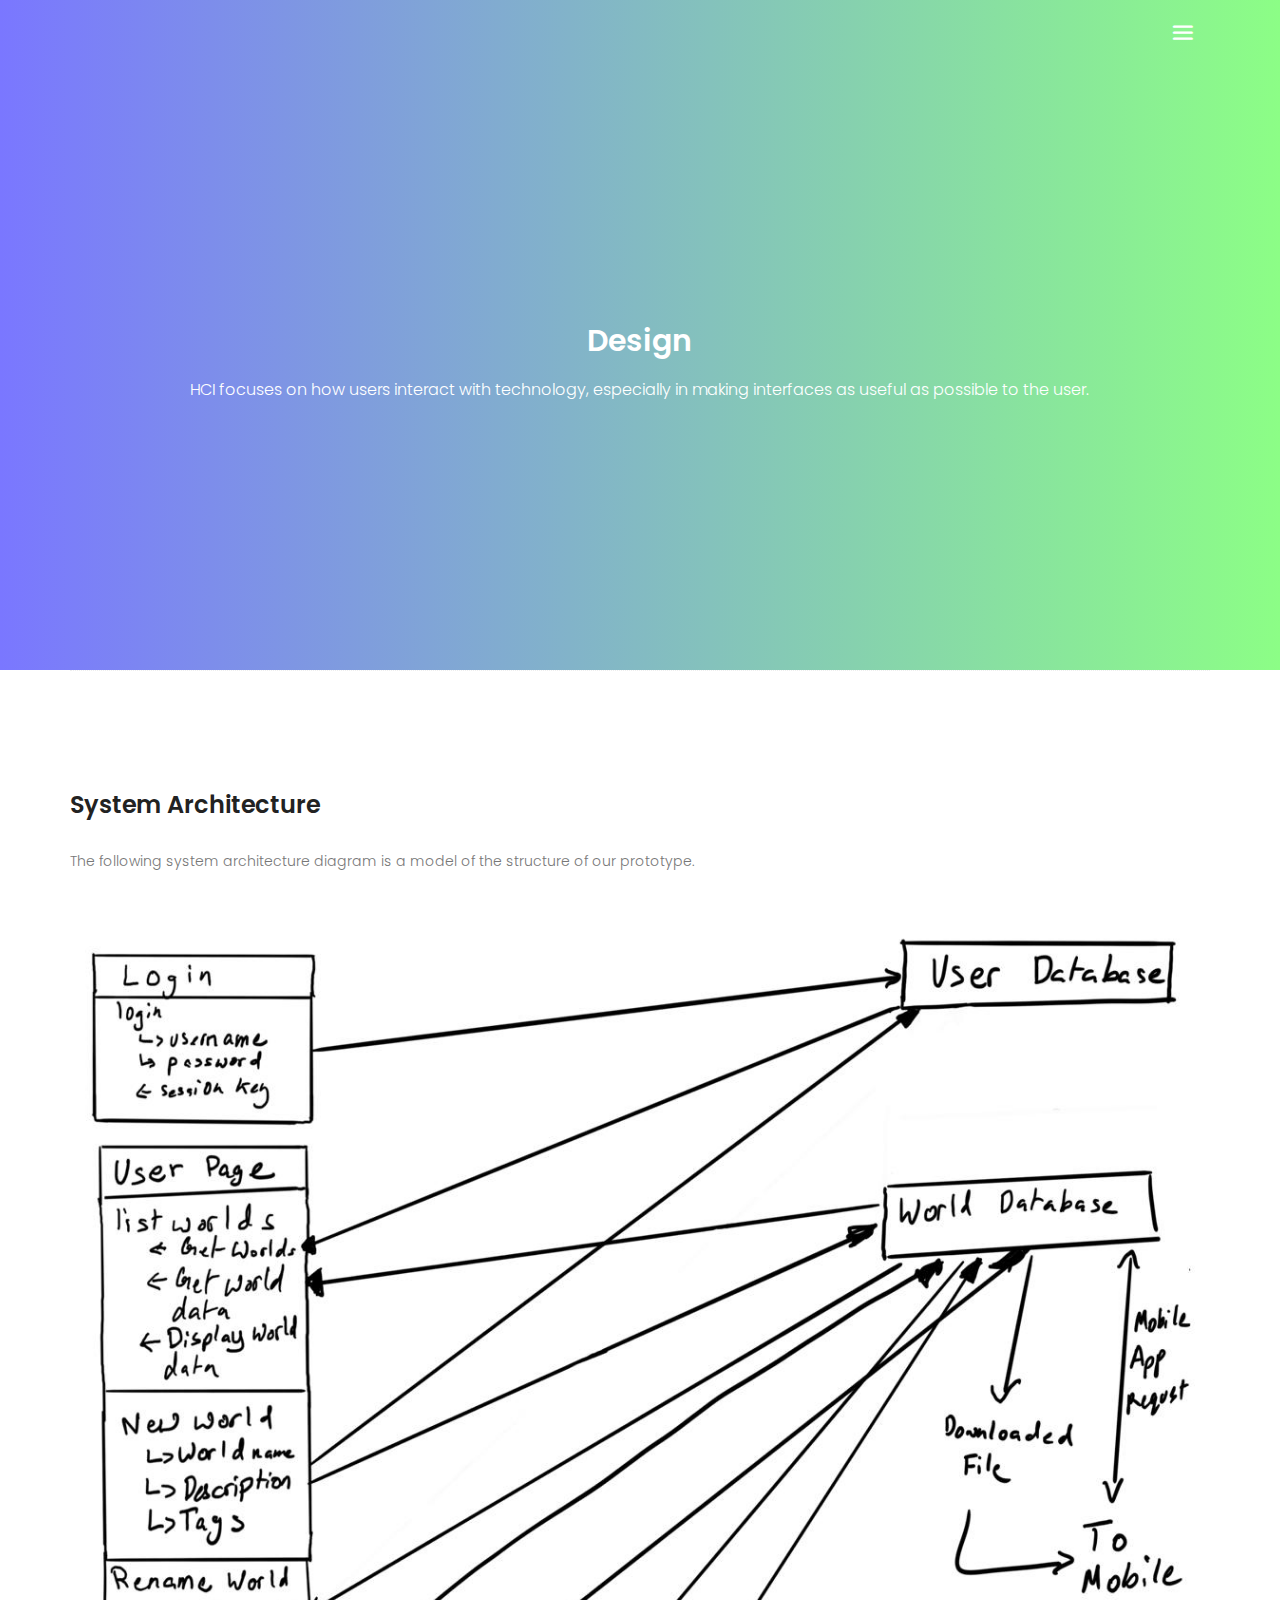
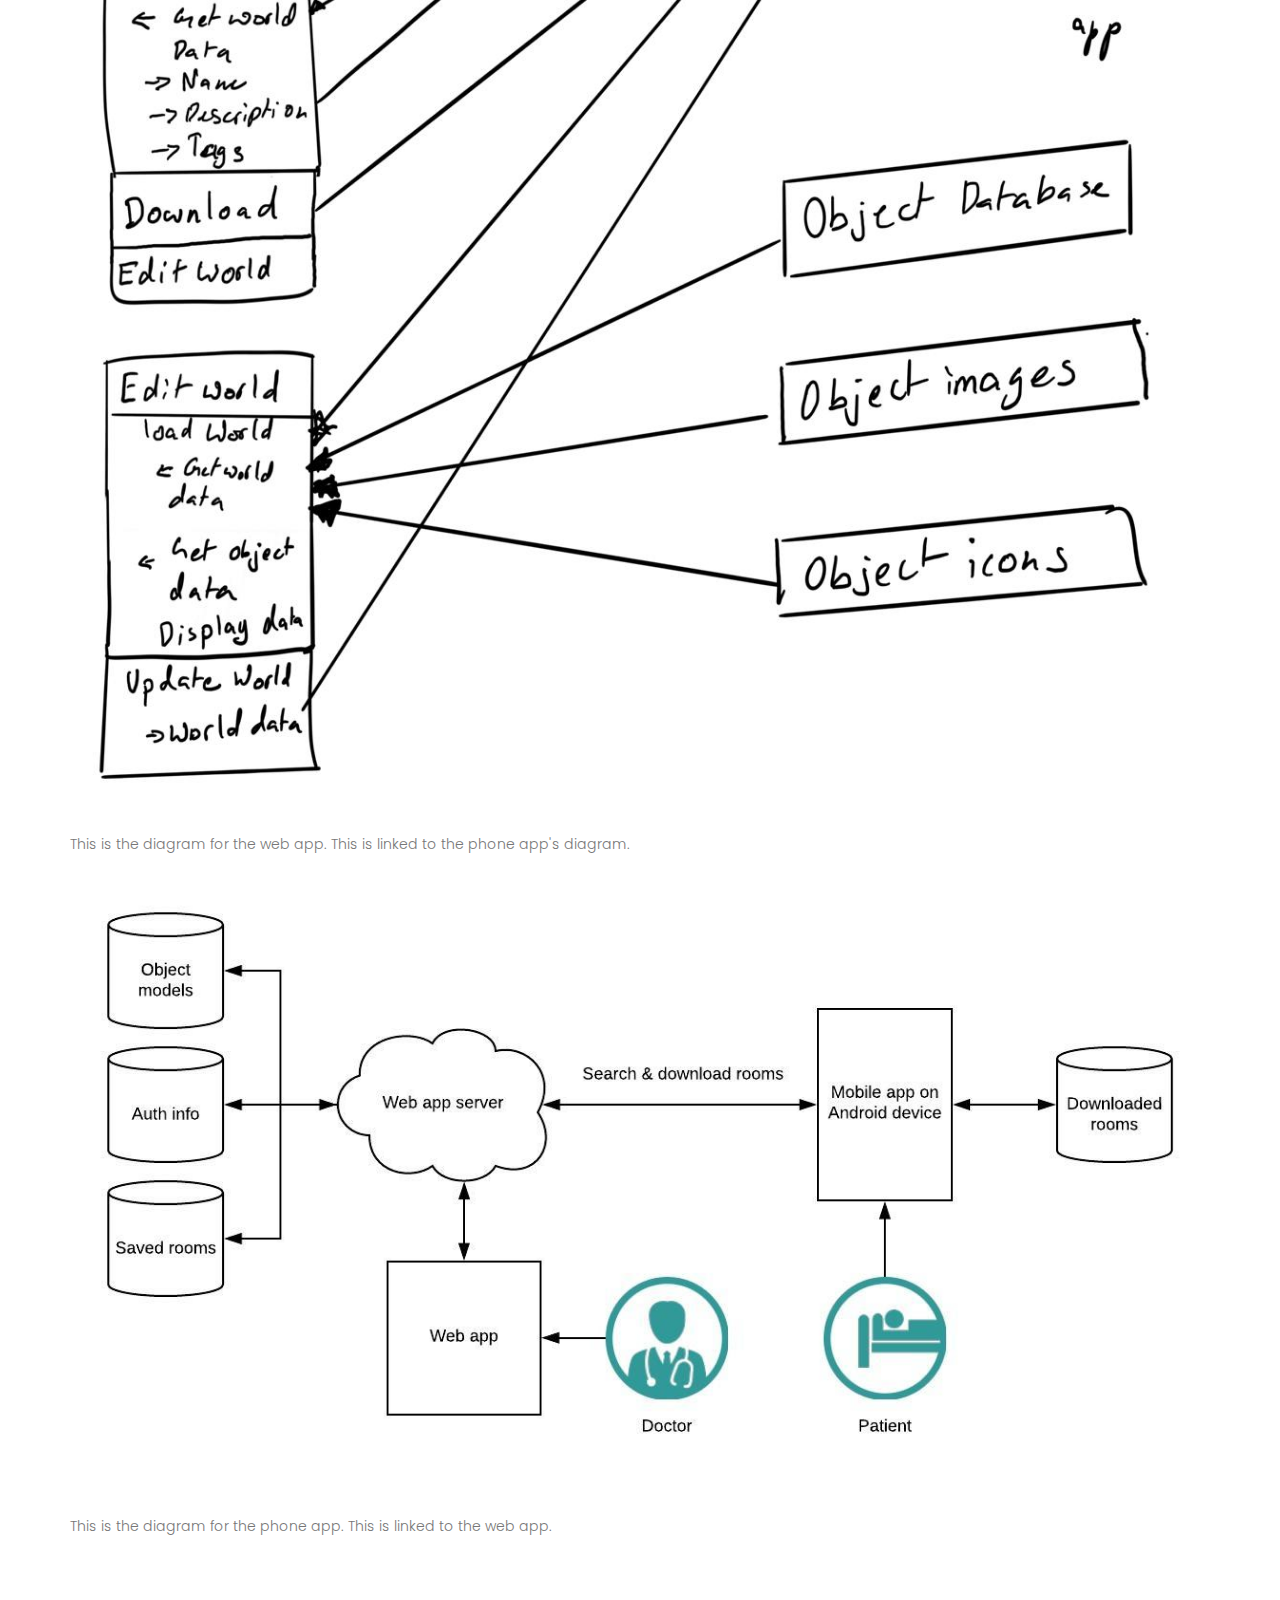
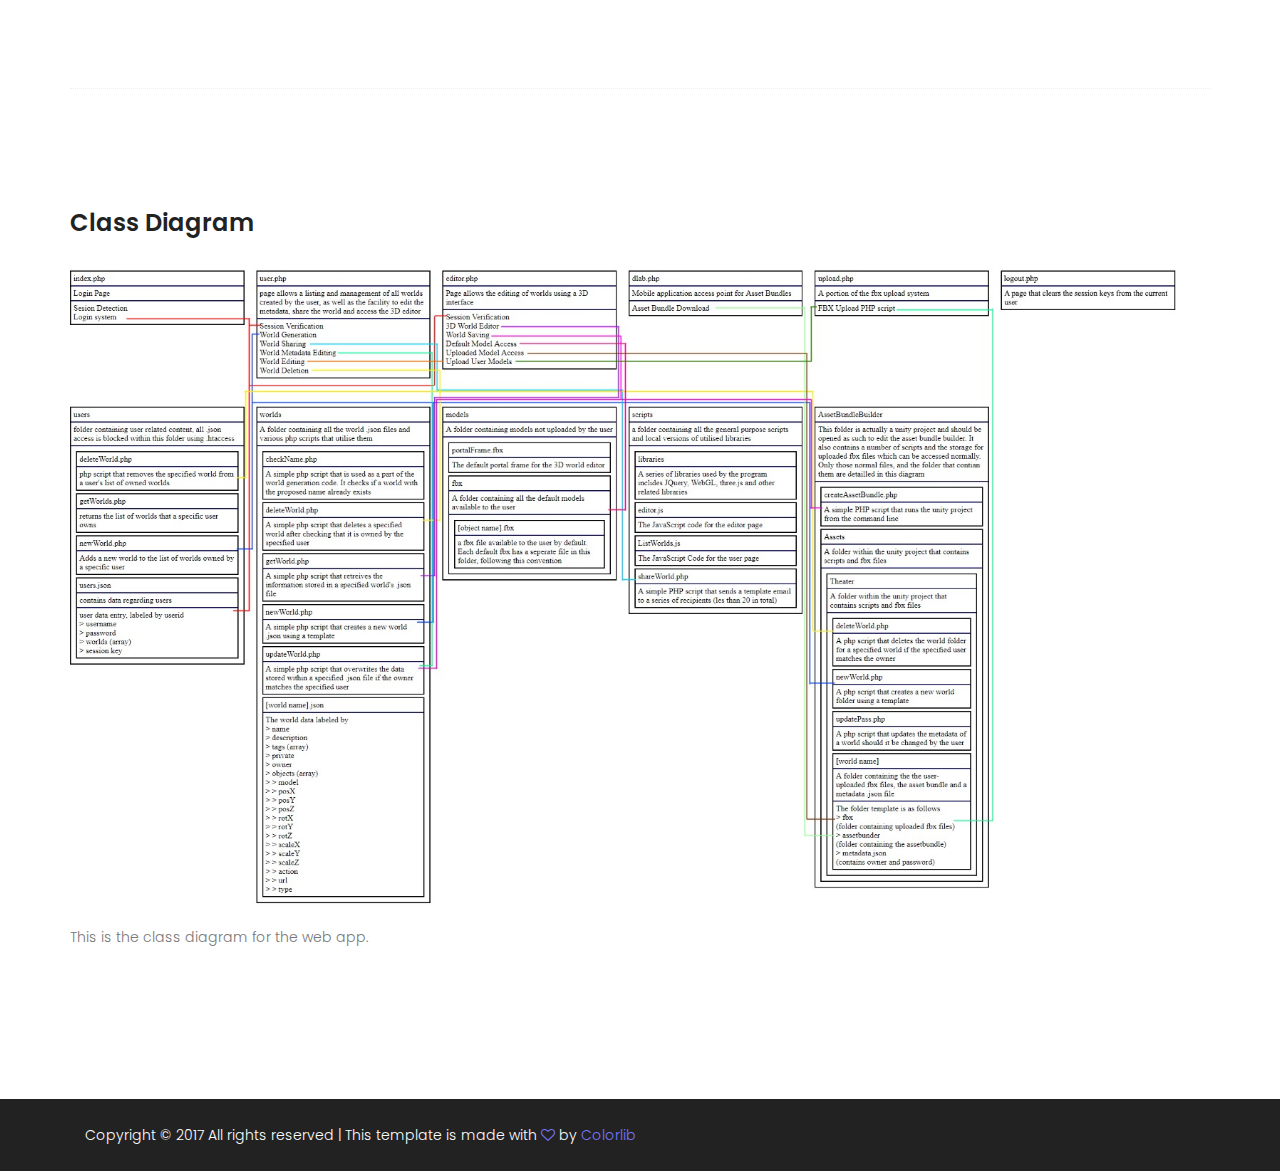
==== commit 1020ddfb: "added class diagram and some tests" ====
--- a/design.html
+++ b/design.html
@@ -90,12 +90,30 @@
                     <div class="img-fluid">
                         <img src="img/phoneappSysarch1.jpeg" alt="persona" class="img-fluid float-left mr-20 mb-20">
                         <p>This is the diagram for the phone app. This is linked to the web app.</p>
-                    </div>
+					</div>
+					
                 </div>
             </div>
         </div>
     </section>
-    <!-- End sysarch area -->
+	<!-- End sysarch area -->
+	
+	   <!-- start sysarch area-->
+	   <section class="about-generic-area pb-10 ">
+			<div class="container border-top-generic section-gap">
+				<h3 class="about-title mb-30"><a name="top">Class Diagram</a></h3>
+				<div class="row">
+					<div class="col-lg-12">
+						<div class="img-fluid">
+							<img src="img/class diagram - phone app.jpeg" alt="persona" class="img-fluid float-left mr-20 mb-20">
+							<p>This is the class diagram for the web app.</p>
+						</div>
+					
+						
+					</div>
+				</div>
+			</div>
+		</section>
 
 		
 	<!-- start footer Area -->
--- a/css/main.css
+++ b/css/main.css
@@ -829,7 +829,10 @@
     width: 33%;
     padding-left: 150px; }
   .progress-table .percentage {
-    width: 33%; }
+    width: 32%; }
+  .progress-table .percentage2 {
+    width: 32%;
+    font-weight: bold; }
   .progress-table .table-head {
     display: flex; }
     .progress-table .table-head .serial, .progress-table .table-head .country, .progress-table .table-head .visit, .progress-table .table-head .percentage {
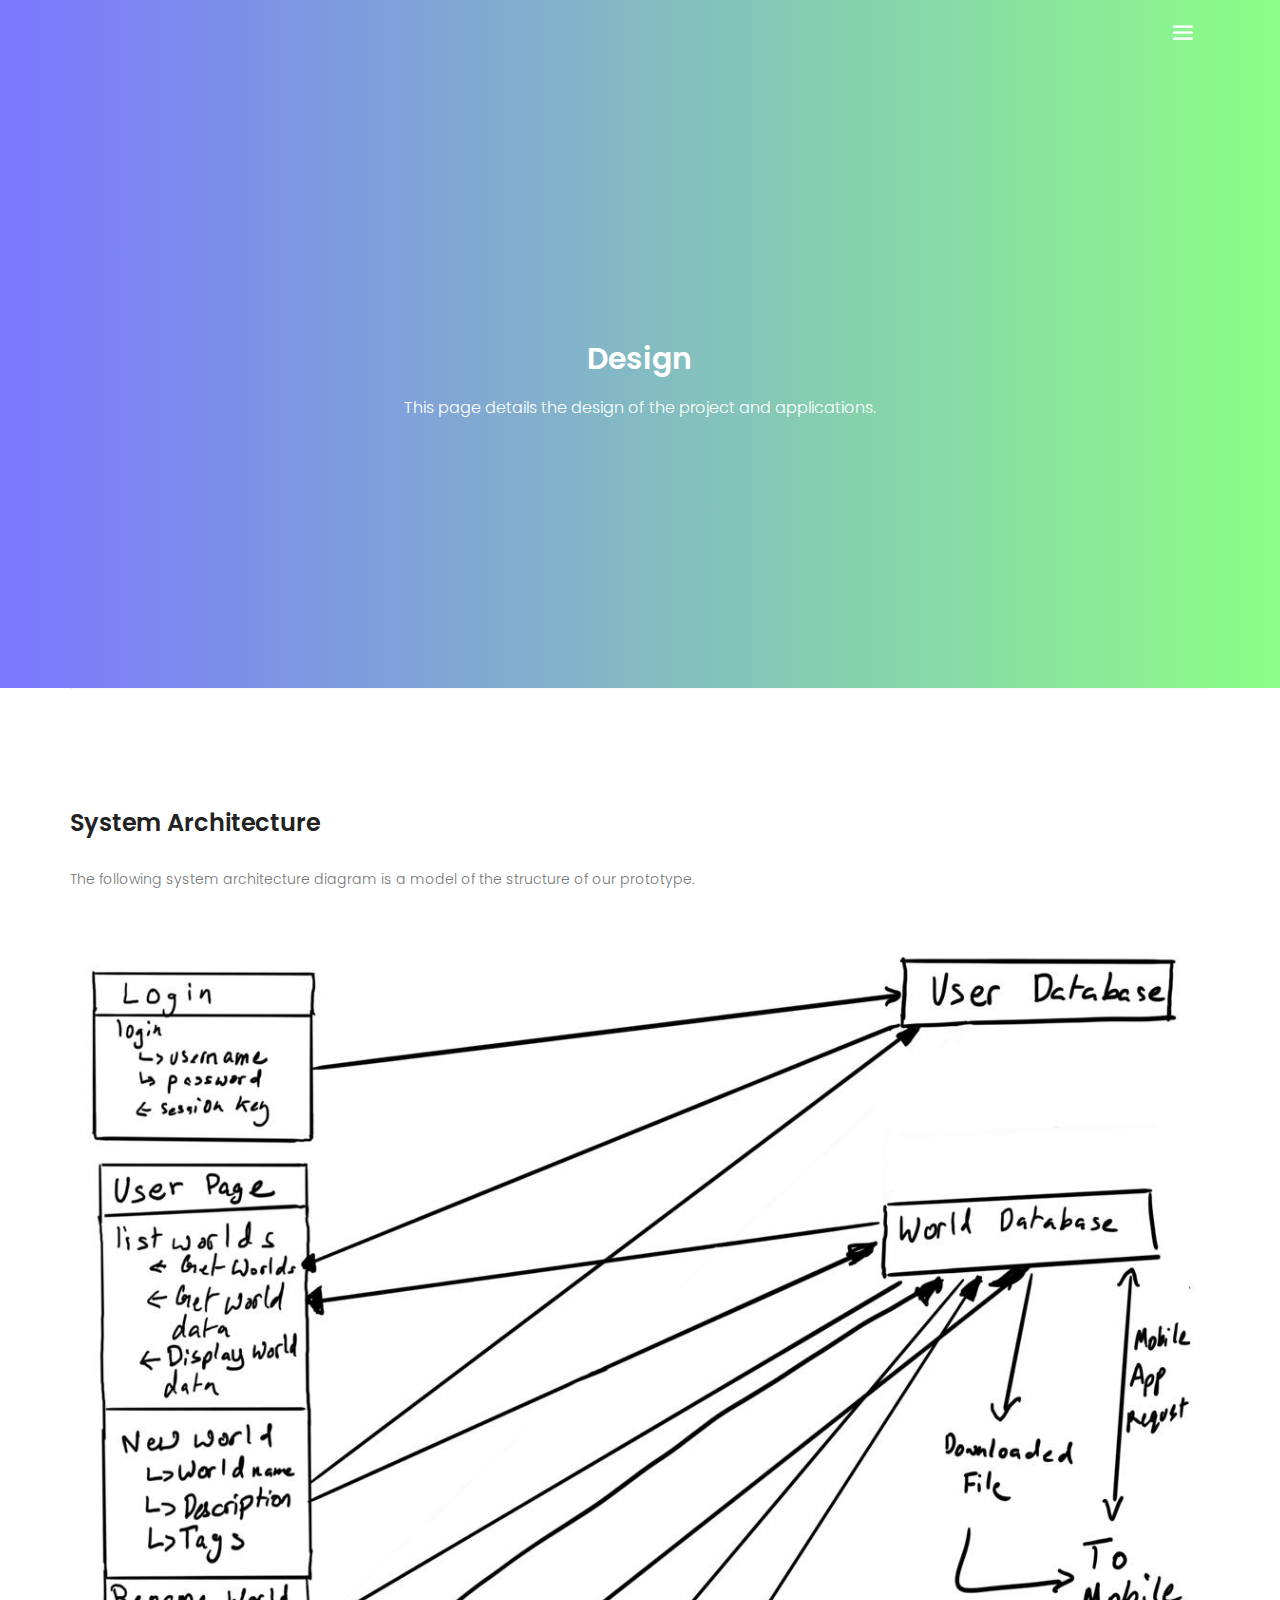
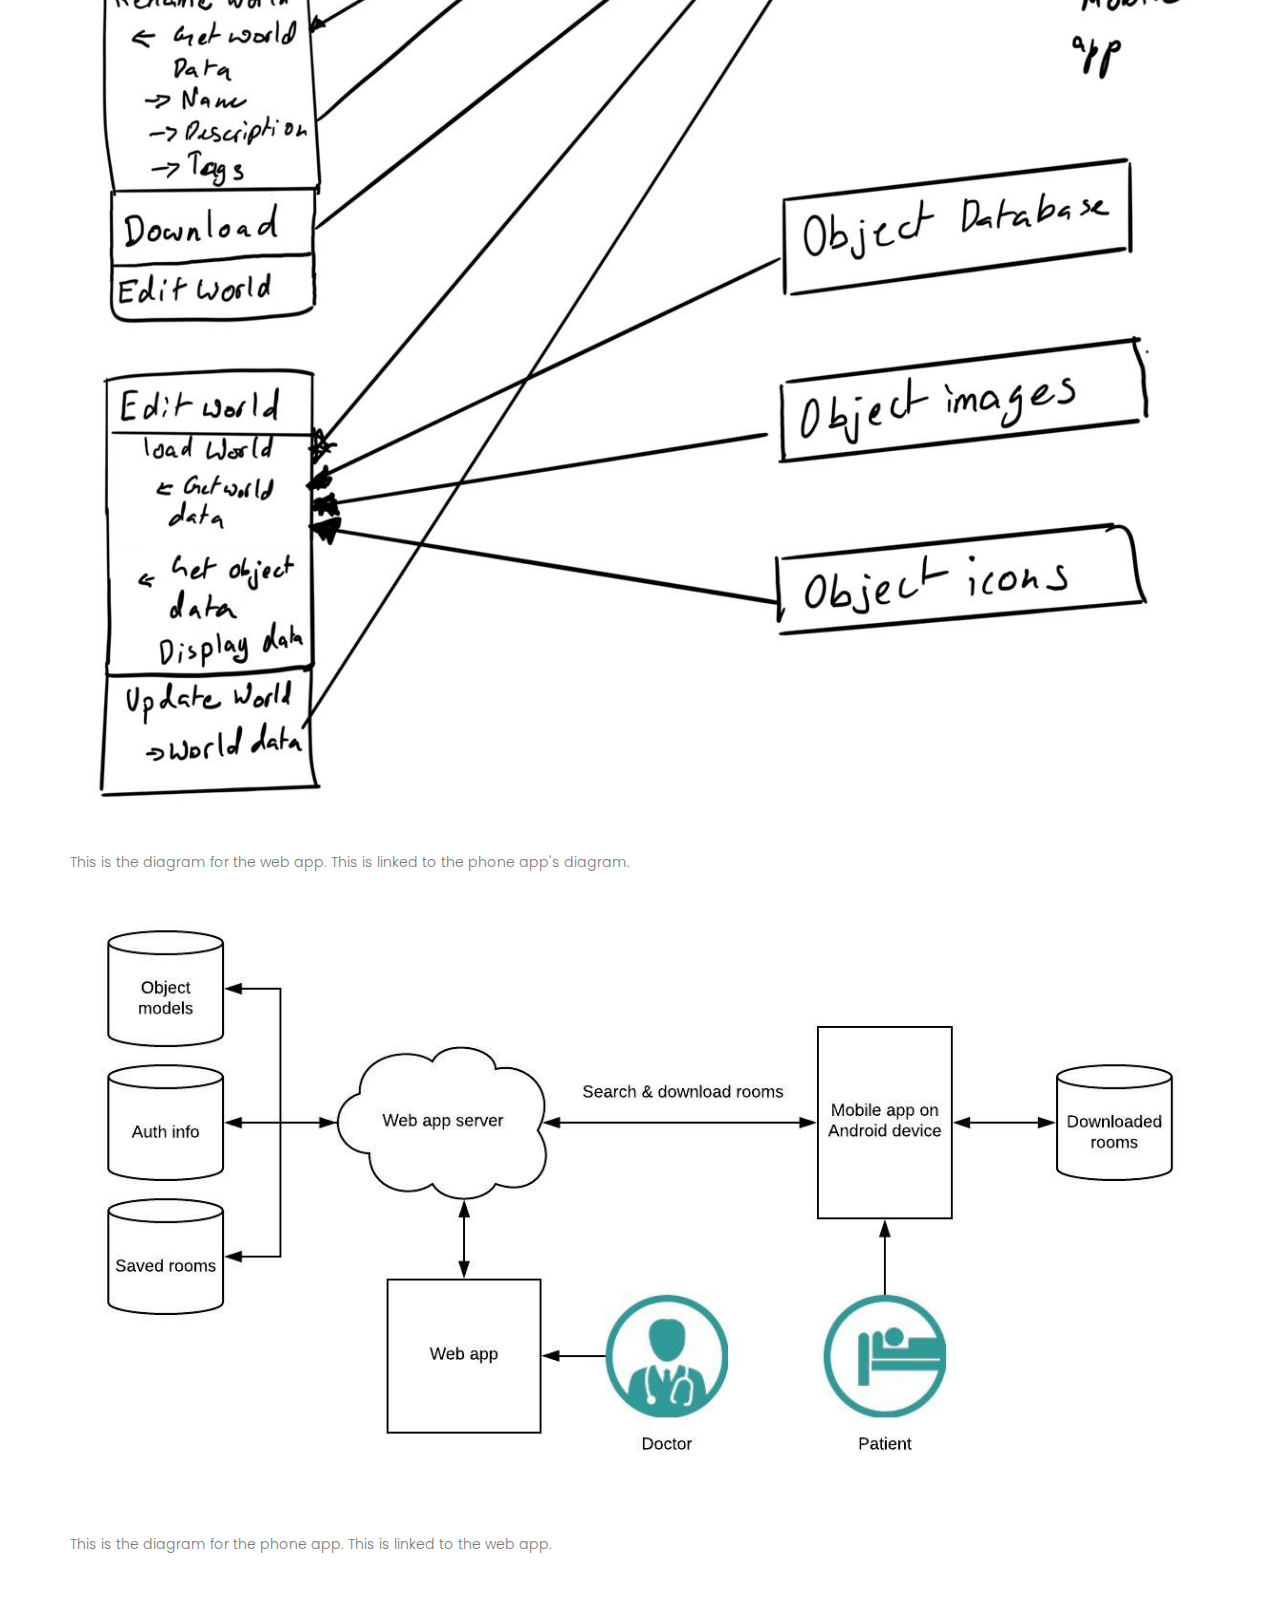
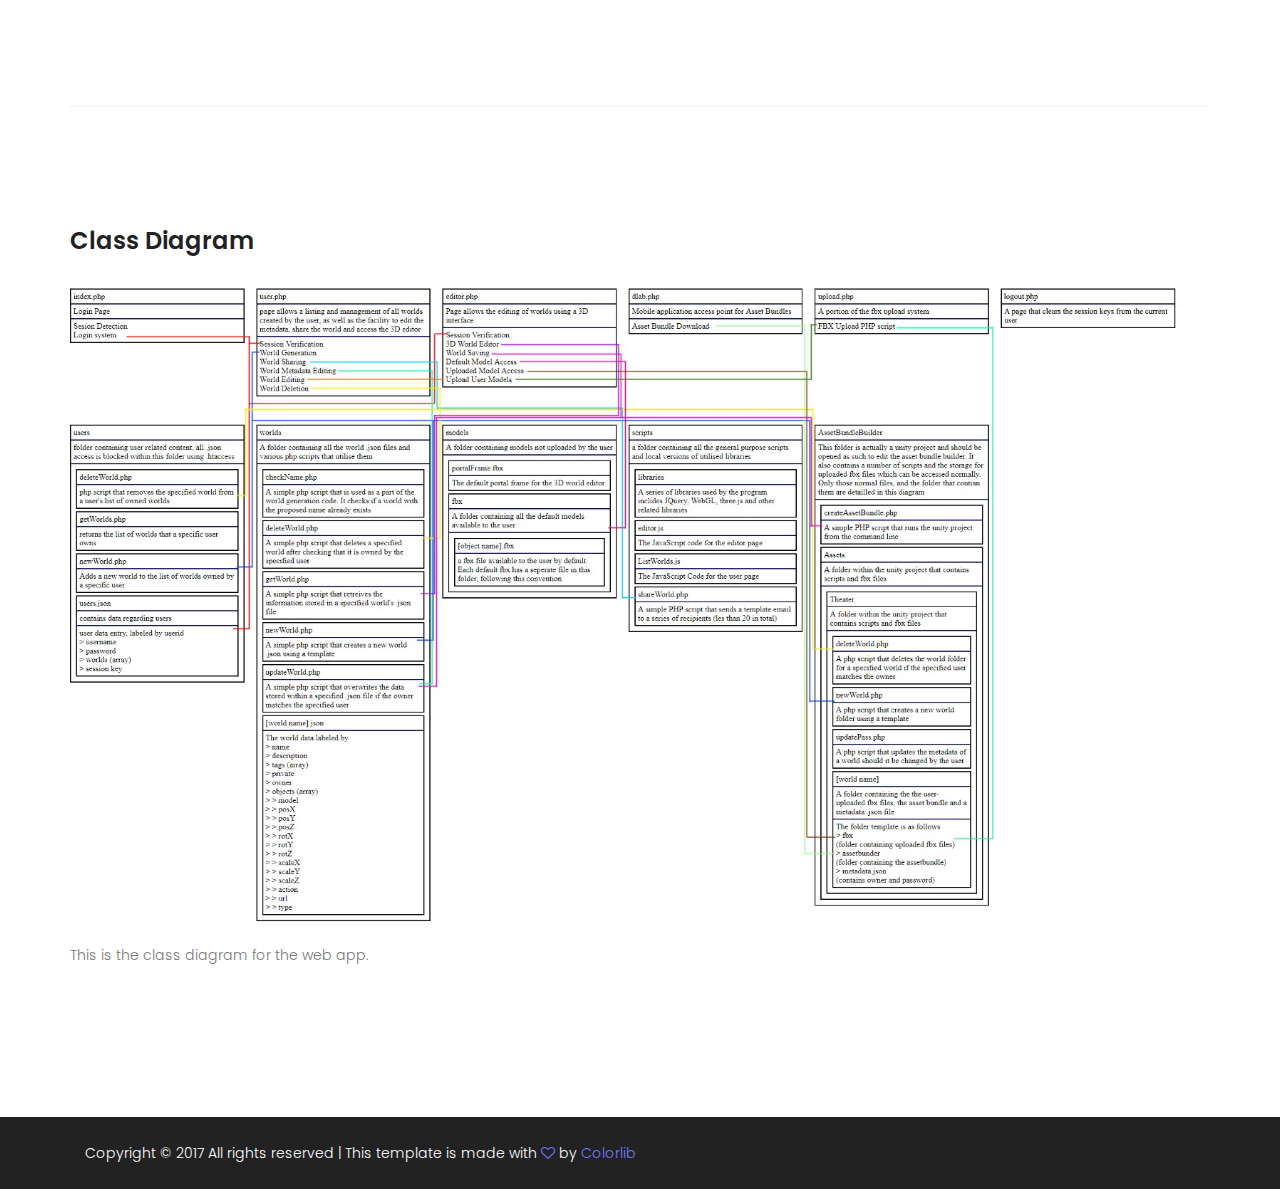
==== commit 6aae17a1: "added test cases" ====
--- a/design.html
+++ b/design.html
@@ -65,7 +65,7 @@
 				<div class="col-lg-10">
 					<div class="generic-banner-content">
 						<h2 class="text-white">Design</h2>
-						<p class="text-white">HCI focuses on how users interact with technology, especially in making interfaces as useful as possible to the user.</p>
+						<p class="text-white">This page details the design of the project and applications.</p>
 					</div>
 				</div>
 			</div>
